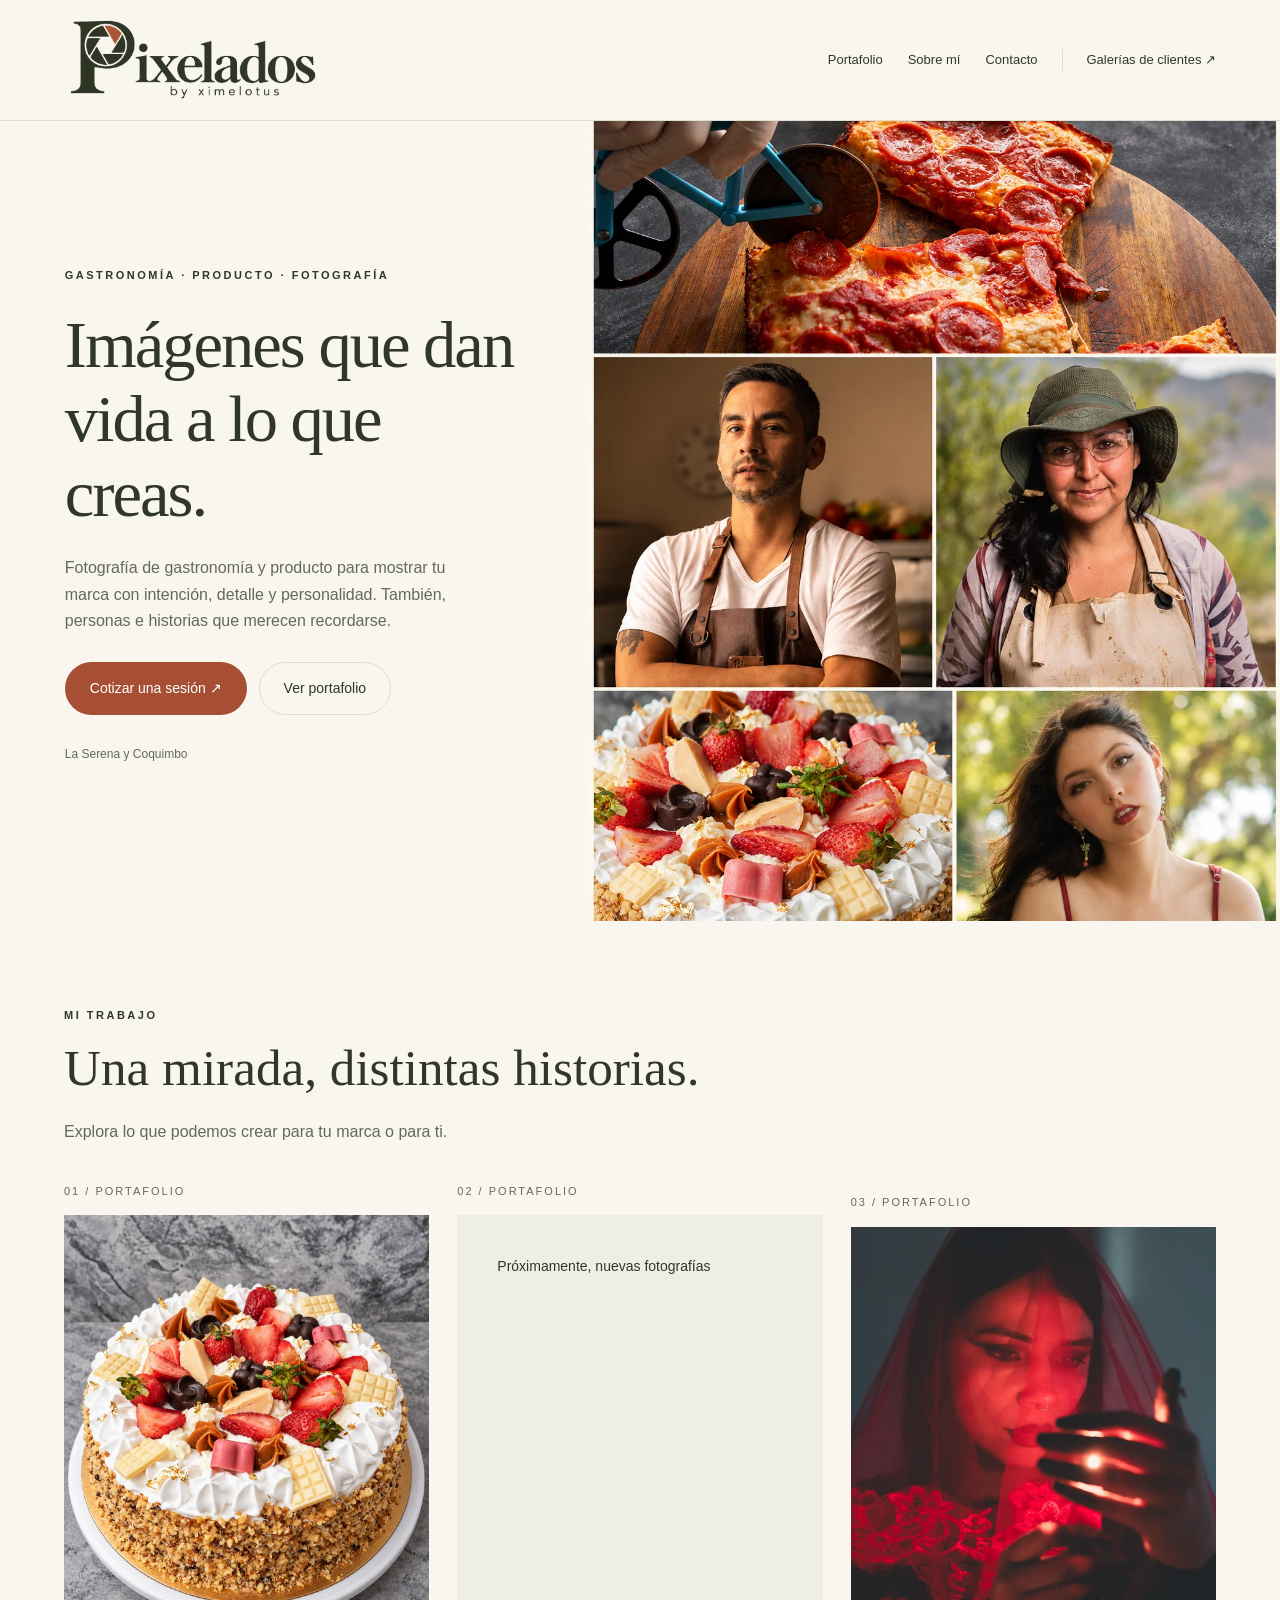
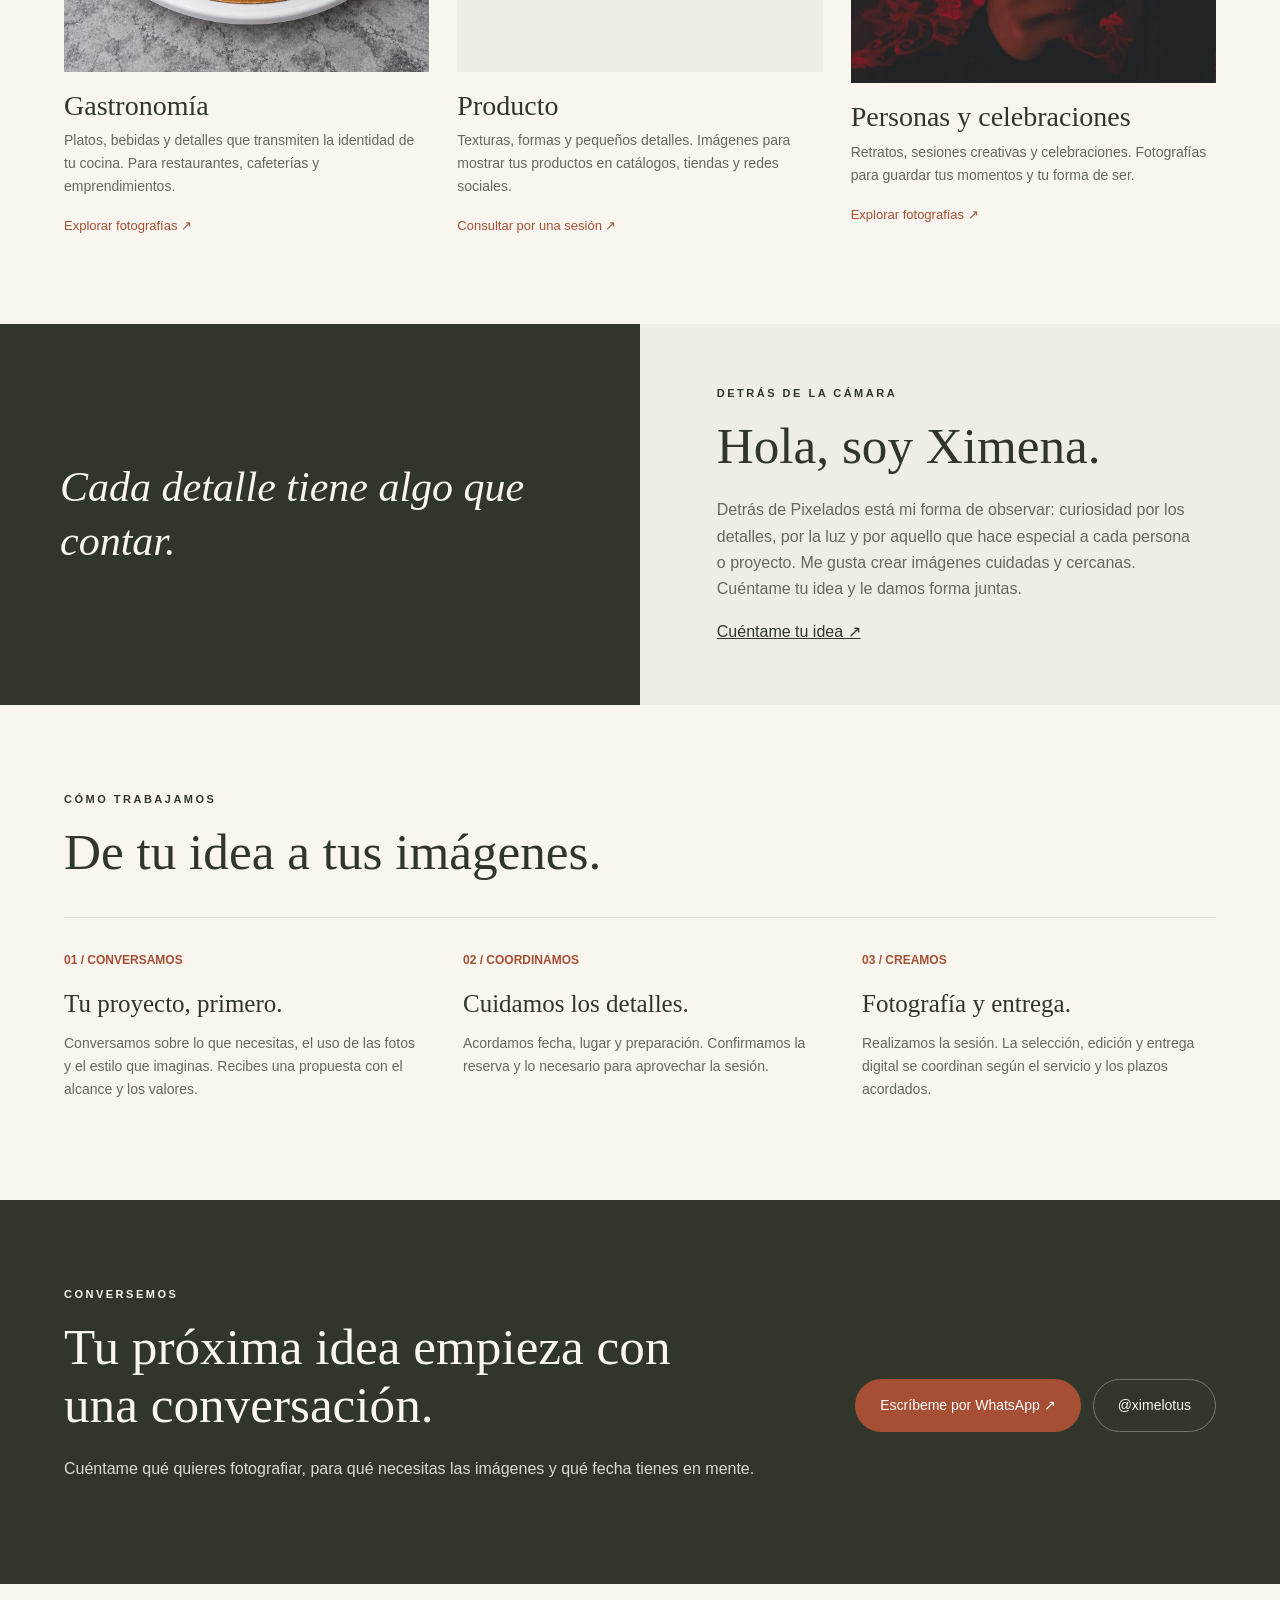
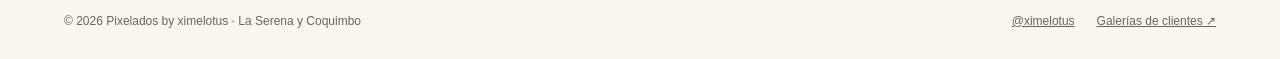
==== index.html @ 26a615fc "Pixelados: actualizar portafolio y contenido" ====
<!doctype html>
<html lang="es"><head>
<meta charset="utf-8"><meta name="viewport" content="width=device-width,initial-scale=1">
<title>Fotografía gastronómica y de producto en La Serena | Pixelados</title>
<meta name="description" content="Pixelados by ximelotus. Fotografía de gastronomía, producto, personas y celebraciones en La Serena y Coquimbo. Conversemos sobre tu próxima sesión.">
<meta name="robots" content="noindex,follow"><meta name="theme-color" content="#30372a">
<link rel="canonical" href="https://pixelados.cl/">
<meta property="og:type" content="website"><meta property="og:locale" content="es_CL"><meta property="og:site_name" content="Pixelados by ximelotus">
<meta property="og:title" content="Fotografía gastronómica y de producto en La Serena | Pixelados"><meta property="og:description" content="Pixelados by ximelotus. Fotografía de gastronomía, producto, personas y celebraciones en La Serena y Coquimbo. Conversemos sobre tu próxima sesión."><meta property="og:url" content="https://pixelados.cl/"><meta property="og:image" content="https://pixelados.cl/assets/photos/gastronomia-mosaico-editorial-de-pizza-pastel-y-retratos-cd43d575.webp">
<link rel="icon" href="assets/brand/pixelados-logo.png" type="image/png"><link rel="stylesheet" href="assets/site.css">
<script id="structured-data" type="application/ld+json">{
  "@context": "https://schema.org",
  "@type": "ProfessionalService",
  "name": "Pixelados by ximelotus",
  "url": "https://pixelados.cl/",
  "telephone": "+56954000272",
  "areaServed": [
    "La Serena",
    "Coquimbo"
  ],
  "sameAs": [
    "https://www.instagram.com/ximelotus/"
  ]
}</script>
</head><body>
<a class="skip" href="#contenido">Saltar al contenido</a>
<div id="demo-notice" class="notice" hidden="">Portafolio en preparación · Las imágenes de referencia están identificadas.</div>
<header><a class="brand" href="#inicio" aria-label="Pixelados by ximelotus · Inicio"><img src="assets/brand/pixelados-logo.png" alt="Pixelados by ximelotus" width="500" height="250"></a><nav aria-label="Principal"><a href="#portafolio">Portafolio</a><a href="#sobre-mi">Sobre mí</a><a href="#contacto">Contacto</a><a class="client" data-pixieset="" href="https://ximecarroza.pixieset.com/" target="_blank" rel="noopener noreferrer">Galerías de clientes ↗</a></nav></header>
<main id="contenido"><section id="inicio" class="hero"><div class="hero-copy"><div class="eyebrow" id="hero-eyebrow">Gastronomía · Producto · Fotografía</div><h1 id="hero-title">Imágenes que dan vida a lo que creas.</h1><p id="hero-intro">Fotografía de gastronomía y producto para mostrar tu marca con intención, detalle y personalidad. También, personas e historias que merecen recordarse.</p><div class="actions"><a class="btn" data-whatsapp="" href="https://wa.me/56954000272" target="_blank" rel="noopener noreferrer">Cotizar una sesión ↗</a><a class="btn secondary" href="#portafolio">Ver portafolio</a></div><p class="location" id="location">La Serena y Coquimbo</p></div><figure class="hero-image"><img id="hero-photo" src="assets/photos/gastronomia-mosaico-editorial-de-pizza-pastel-y-retratos-cd43d575.webp" alt="Collage de fotografía gastronómica y retratos: pizza de pepperoni, torta de frutillas, un cocinero, una artesana y una joven al aire libre." width="1400" height="1500" fetchpriority="high"><figcaption id="hero-reference" hidden="">Imagen de referencia · Se reemplazará por una fotografía propia</figcaption></figure></section>
<section id="portafolio" class="section"><div class="section-heading"><div class="eyebrow">Mi trabajo</div><h2>Una mirada, distintas historias.</h2><p>Explora lo que podemos crear para tu marca o para ti.</p></div><div id="category-cards" class="cards"><article><img src="assets/photos/gastronomia-pastel-decorado-de-fresa-y-chocolate-ff50df09.webp" alt="Torta decorada con crema, frutillas, chocolates y detalles dorados, con frutos secos picados en los costados." loading="lazy" width="600" height="750"><h3>Gastronomía</h3><p>Platos, bebidas y detalles que transmiten la identidad de tu cocina. Para restaurantes, cafeterías y emprendimientos.</p></article><article><h3>Producto</h3><p>Texturas, formas y pequeños detalles. Imágenes para mostrar tus productos en catálogos, tiendas y redes sociales.</p></article><article><img src="assets/photos/personas-karina-vela-roja-18-7da30a7c.webp" alt="Mujer vestida de halloween" loading="lazy" width="600" height="750"><h3>Personas y celebraciones</h3><p>Retratos, sesiones creativas y celebraciones. Fotografías para guardar tus momentos y tu forma de ser.</p></article></div></section>
<section id="sobre-mi" class="about"><div id="about-art" class="about-art"><span id="about-quote">Cada detalle tiene algo que contar.</span></div><div class="about-copy"><div class="eyebrow">Detrás de la cámara</div><h2 id="about-title">Hola, soy Ximena.</h2><p id="about-copy">Detrás de Pixelados está mi forma de observar: curiosidad por los detalles, por la luz y por aquello que hace especial a cada persona o proyecto. Me gusta crear imágenes cuidadas y cercanas. Cuéntame tu idea y le damos forma juntas.</p><a data-whatsapp="" href="https://wa.me/56954000272" target="_blank" rel="noopener noreferrer">Cuéntame tu idea ↗</a></div></section>
<section class="section"><div class="section-heading"><div class="eyebrow">Cómo trabajamos</div><h2>De tu idea a tus imágenes.</h2></div><div class="steps"><article><b>01 / CONVERSAMOS</b><h3>Tu proyecto, primero.</h3><p>Conversamos sobre lo que necesitas, el uso de las fotos y el estilo que imaginas. Recibes una propuesta con el alcance y los valores.</p></article><article><b>02 / COORDINAMOS</b><h3>Cuidamos los detalles.</h3><p>Acordamos fecha, lugar y preparación. Confirmamos la reserva y lo necesario para aprovechar la sesión.</p></article><article><b>03 / CREAMOS</b><h3>Fotografía y entrega.</h3><p>Realizamos la sesión. La selección, edición y entrega digital se coordinan según el servicio y los plazos acordados.</p></article></div></section>
<section id="contacto" class="section contact"><div><div class="eyebrow">Conversemos</div><h2 id="contact-title">Tu próxima idea empieza con una conversación.</h2><p id="contact-copy">Cuéntame qué quieres fotografiar, para qué necesitas las imágenes y qué fecha tienes en mente.</p></div><div class="actions"><a class="btn" data-whatsapp="" href="https://wa.me/56954000272" target="_blank" rel="noopener noreferrer">Escríbeme por WhatsApp ↗</a><a class="btn secondary" data-instagram="" href="https://www.instagram.com/ximelotus/" target="_blank" rel="noopener noreferrer">@ximelotus</a></div></section></main>
<footer><div>© <span id="year">2026</span> Pixelados by ximelotus · La Serena y Coquimbo</div><div class="links"><a data-instagram="" href="https://www.instagram.com/ximelotus/" target="_blank" rel="noopener noreferrer">@ximelotus</a><a id="email" hidden=""></a><a data-pixieset="" href="https://ximecarroza.pixieset.com/" target="_blank" rel="noopener noreferrer">Galerías de clientes ↗</a></div></footer>
<dialog id="portfolio-dialog" aria-labelledby="portfolio-title" aria-describedby="portfolio-description"><div class="dialog-top"><h2 id="portfolio-title">Portafolio</h2><button class="close" type="button" aria-label="Cerrar portafolio">×</button></div><p id="portfolio-description"></p><div class="gallery" id="portfolio-gallery"></div><a class="btn" id="category-inquiry" target="_blank" rel="noopener noreferrer">Consultar por este servicio ↗</a></dialog>
<noscript><p class="error-note">Activa JavaScript para explorar el portafolio. Puedes contactarme directamente por <a href="https://wa.me/56954000272">WhatsApp</a> o <a href="https://www.instagram.com/ximelotus/">Instagram</a>.</p></noscript>
<script id="site-content" type="application/json">{
  "version": 2,
  "brand": "Pixelados by ximelotus",
  "hero": {
    "eyebrow": "Gastronomía · Producto · Fotografía",
    "title": "Imágenes que dan vida a lo que creas.",
    "description": "Fotografía de gastronomía y producto para mostrar tu marca con intención, detalle y personalidad. También, personas e historias que merecen recordarse.",
    "image": "assets/photos/gastronomia-mosaico-editorial-de-pizza-pastel-y-retratos-cd43d575.webp",
    "alt": "Collage de fotografía gastronómica y retratos: pizza de pepperoni, torta de frutillas, un cocinero, una artesana y una joven al aire libre.",
    "sample": false
  },
  "about": {
    "title": "Hola, soy Ximena.",
    "description": "Detrás de Pixelados está mi forma de observar: curiosidad por los detalles, por la luz y por aquello que hace especial a cada persona o proyecto. Me gusta crear imágenes cuidadas y cercanas. Cuéntame tu idea y le damos forma juntas.",
    "quote": "Cada detalle tiene algo que contar.",
    "image": "",
    "alt": ""
  },
  "contact": {
    "whatsapp": "56954000272",
    "instagram": "ximelotus",
    "pixieset": "https://ximecarroza.pixieset.com/",
    "email": "",
    "message": "Hola, Ximena. Me gustaría conocer tus servicios de fotografía.",
    "area": "La Serena y Coquimbo",
    "title": "Tu próxima idea empieza con una conversación.",
    "description": "Cuéntame qué quieres fotografiar, para qué necesitas las imágenes y qué fecha tienes en mente."
  },
  "seo": {
    "title": "Fotografía gastronómica y de producto en La Serena | Pixelados",
    "description": "Pixelados by ximelotus. Fotografía de gastronomía, producto, personas y celebraciones en La Serena y Coquimbo. Conversemos sobre tu próxima sesión.",
    "indexable": false,
    "ogImage": ""
  },
  "categories": [
    {
      "id": "gastronomia",
      "name": "Gastronomía",
      "description": "Platos, bebidas y detalles que transmiten la identidad de tu cocina. Para restaurantes, cafeterías y emprendimientos.",
      "cover": "ff50df09-d7cc-4443-9c0e-83439e948b21",
      "photos": [
        {
          "id": "61b9d179-d200-474e-8649-e7a093673d19",
          "src": "assets/photos/gastronomia-pizza8-61b9d179.webp",
          "title": "Pizza de pepperoni",
          "alt": "Manos con guantes cortando una pizza de pepperoni sobre una tabla de madera con un cortador en forma de bicicleta.",
          "hidden": false,
          "sample": false
        },
        {
          "id": "8fa991a9-eb32-43a0-a767-e8de1ca4da81",
          "src": "assets/photos/gastronomia-manos-que-crean-8fa991a9.webp",
          "title": "Manos que crean",
          "alt": "Manos que Manos tatuadas trabajando junto a porciones de masa de pizza en una bandeja. ",
          "hidden": false,
          "sample": false
        },
        {
          "id": "b9d9ae1e-5d15-4649-9bea-97bcbbe82a4e",
          "src": "assets/photos/gastronomia-pastel-cremoso-con-galletas-de-chocolate-b9d9ae1e.webp",
          "title": "Pastel cremoso con galletas de chocolate ",
          "alt": "Pastel cremoso cPrimer plano de una torta cubierta de crema, decorada con galletas de chocolate rellenas y pequeñas migas.on galletas de chocolate",
          "hidden": false,
          "sample": false
        },
        {
          "id": "ff50df09-d7cc-4443-9c0e-83439e948b21",
          "src": "assets/photos/gastronomia-pastel-decorado-de-fresa-y-chocolate-ff50df09.webp",
          "title": "Frutillas y chocolates",
          "alt": "Torta decorada con crema, frutillas, chocolates y detalles dorados, con frutos secos picados en los costados.",
          "hidden": false,
          "sample": false
        },
        {
          "id": "2552c16e-c4a5-40a9-982a-d65bddf9e13a",
          "src": "assets/photos/gastronomia-tarta-de-frutos-rojos-sobre-rejilla-2552c16e.webp",
          "title": "Tara de frutos rojos",
          "alt": "Tarta de borde dorado con cobertura cremosa y trozos de frutos rojos, sobre una rejilla de enfriamiento.",
          "hidden": false,
          "sample": false
        },
        {
          "id": "cd43d575-c1ed-4294-aecc-0bb75e057cd7",
          "src": "assets/photos/gastronomia-mosaico-editorial-de-pizza-pastel-y-retratos-cd43d575.webp",
          "title": "Historias, sabores y personas",
          "alt": "Collage de fotografía gastronómica y retratos: pizza de pepperoni, torta de frutillas, un cocinero, una artesana y una joven al aire libre.",
          "hidden": false,
          "sample": false
        },
        {
          "id": "1f0a9b5b-c7b7-4bb6-a02f-987a19d1cfed",
          "src": "assets/photos/gastronomia-sofia-16-1f0a9b5b.webp",
          "title": "",
          "alt": "SOFIA 16",
          "hidden": false,
          "sample": false
        }
      ]
    },
    {
      "id": "producto",
      "name": "Producto",
      "description": "Texturas, formas y pequeños detalles. Imágenes para mostrar tus productos en catálogos, tiendas y redes sociales.",
      "cover": "",
      "photos": []
    },
    {
      "id": "personas",
      "name": "Personas y celebraciones",
      "description": "Retratos, sesiones creativas y celebraciones. Fotografías para guardar tus momentos y tu forma de ser.",
      "cover": "7da30a7c-b8ae-466b-af4d-f7b0db25f0ad",
      "photos": [
        {
          "id": "da9968e9-ebaa-4447-a7db-a63a313cc9cb",
          "src": "assets/photos/personas-sofia-16-da9968e9.webp",
          "title": "Cumpleaños 15",
          "alt": "Joven mujer de 15 años en vestido verde de princesa",
          "hidden": false,
          "sample": false
        },
        {
          "id": "7da30a7c-b8ae-466b-af4d-f7b0db25f0ad",
          "src": "assets/photos/personas-karina-vela-roja-18-7da30a7c.webp",
          "title": "Sesión personal halloween",
          "alt": "Mujer vestida de halloween",
          "hidden": false,
          "sample": false
        },
        {
          "id": "c667e73d-bc59-465c-bbb8-c50737410762",
          "src": "assets/photos/personas-misericordia-10-c667e73d.webp",
          "title": "Sesión personalizada tatuadora",
          "alt": "tatuadora en su estudio",
          "hidden": false,
          "sample": false
        }
      ]
    }
  ]
}</script>
<script src="assets/site.js" defer=""></script>
</body></html>
---- assets/site.css ----
:root{--paper:#f8f6ef;--ink:#30372a;--muted:#64685e;--accent:#a64f35;--line:#dcded2;--soft:#eeeee5}*{box-sizing:border-box}body{margin:0;background:var(--paper);color:var(--ink);font:16px/1.65 Arial,sans-serif}html{scroll-behavior:smooth}a{color:inherit}button,input,textarea,select{font:inherit}button,a,input,textarea,select{-webkit-tap-highlight-color:transparent}button{cursor:pointer}a:focus-visible,button:focus-visible,input:focus-visible,textarea:focus-visible,select:focus-visible{outline:3px solid var(--accent);outline-offset:4px}.skip{position:absolute;top:-100px;background:var(--ink);color:white;padding:12px;z-index:20}.skip:focus{top:0}.notice{padding:8px 5%;background:var(--ink);color:white;text-align:center;font-size:12px}header{display:flex;justify-content:space-between;align-items:center;gap:24px;padding:20px 5%;border-bottom:1px solid var(--line)}.brand img{display:block;width:255px;max-width:65vw;height:auto}nav{display:flex;align-items:center;gap:25px;font-size:13px}nav a{text-decoration:none}.client{border-left:1px solid var(--line);padding-left:23px}.hero{display:grid;grid-template-columns:46% 54%;min-height:660px}.hero-copy{padding:70px 11%;align-self:center}.eyebrow{text-transform:uppercase;letter-spacing:2.5px;font-size:11px;font-weight:bold}h1,h2,h3{font-family:Georgia,serif;font-weight:normal;line-height:1.12}h1{font-size:clamp(45px,5.2vw,77px);letter-spacing:-2px;margin:24px 0}h2{font-size:clamp(35px,4vw,53px);margin:15px 0 23px}h3{font-size:28px;margin:18px 0 8px}p{color:var(--muted)}.hero-copy>p{max-width:390px}.hero-image{margin:0;position:relative;background:var(--soft)}.hero-image img{width:100%;height:100%;max-height:800px;object-fit:cover;display:block}.hero-image figcaption{position:absolute;bottom:15px;left:18px;background:var(--paper);padding:4px 10px;font-size:11px}.btn{display:inline-flex;justify-content:center;align-items:center;gap:20px;padding:14px 24px;border-radius:30px;background:var(--accent);color:white;text-decoration:none;border:1px solid transparent;font-size:14px;cursor:pointer}.btn.secondary{background:transparent;color:var(--ink);border-color:var(--line)}.actions{display:flex;gap:12px;flex-wrap:wrap;margin-top:27px}.location{font-size:12px;margin-top:30px}.section{padding:85px 5%}.section-heading{max-width:650px;margin-bottom:36px}.section-heading p{margin-bottom:0}.cards{display:grid;grid-template-columns:repeat(3,minmax(0,1fr));gap:28px}.card{width:100%;border:0;padding:0;background:none;text-align:left;color:var(--ink)}.card-image{aspect-ratio:4/5;overflow:hidden;background:var(--soft)}.card-image img{height:100%;width:100%;object-fit:cover;display:block;transition:transform .4s}.card:hover img{transform:scale(1.025)}.card p{font-size:14px;margin-top:0}.card span{font-size:13px;color:var(--accent)}.card-number{font-size:11px;letter-spacing:2px;padding-bottom:15px;color:var(--muted)}.about{display:grid;grid-template-columns:1fr 1fr;background:var(--soft)}.about-art{display:flex;align-items:center;justify-content:center;min-height:380px;padding:60px;background:var(--ink);color:var(--paper);font:italic 42px/1.3 Georgia,serif}.about-art img{width:100%;height:100%;max-height:580px;object-fit:cover}.about-art.with-photo{padding:0}.about-copy{padding:60px 12%;align-self:center}.steps{display:grid;grid-template-columns:repeat(3,1fr);gap:45px;border-top:1px solid var(--line);padding-top:28px}.steps b{font-size:12px;color:var(--accent)}.steps h3{font-size:25px}.steps p{font-size:14px}.contact{background:var(--ink);color:var(--paper);display:flex;justify-content:space-between;align-items:center;gap:40px}.contact h2{max-width:650px}.contact p{color:#d9dbd0}.contact .secondary{color:var(--paper);border-color:#737769}footer{padding:28px 5%;display:flex;justify-content:space-between;gap:25px;font-size:12px;color:var(--muted)}footer .links{display:flex;gap:22px;flex-wrap:wrap}dialog{width:min(1150px,94vw);max-height:92vh;max-height:92dvh;border:1px solid var(--line);padding:30px;background:var(--paper);color:var(--ink)}dialog::backdrop{background:#182015db}.dialog-top{display:flex;justify-content:space-between;gap:25px;align-items:center}.dialog-top h2{margin:0}.close{border:1px solid var(--line);background:transparent;color:var(--ink);border-radius:50%;width:44px;height:44px;flex-shrink:0;font-size:25px}.gallery{columns:3;column-gap:18px;margin:28px 0}.gallery figure{margin:0 0 20px;break-inside:avoid}.gallery img{display:block;width:100%;height:auto;background:var(--soft)}.gallery figcaption{font-size:12px;color:var(--muted);margin-top:5px}.empty{padding:40px;background:var(--soft);font-size:14px}.no-scroll{overflow:hidden}[hidden]{display:none!important}.error-note{padding:20px;border:1px solid var(--accent)}@media(max-width:850px){header{align-items:flex-start;flex-direction:column;gap:18px}.brand img{width:220px}nav{gap:20px;flex-wrap:wrap;font-size:12px}.client{padding-left:15px}.hero{grid-template-columns:1fr;min-height:0}.hero-copy{padding:48px 6%}.hero-copy h1{max-width:620px}.hero-image{height:480px}.hero-image img{max-height:none}.section{padding:55px 6%}.cards{gap:20px}.card-image{aspect-ratio:3/4}.about-copy{padding:45px 9%}.about-art{font-size:33px;padding:35px}.steps{gap:25px}.contact{align-items:flex-start;flex-direction:column;gap:10px}.gallery{columns:2}}@media(max-width:560px){h1{font-size:49px;letter-spacing:-1.5px}.hero-image{height:390px}.cards{grid-template-columns:1fr;gap:40px}.card-image{aspect-ratio:5/4}.card h3{margin-top:15px}.about{grid-template-columns:1fr}.about-art{min-height:250px}.steps{grid-template-columns:1fr;gap:22px}footer{flex-direction:column}dialog{padding:20px}.gallery{columns:1}.dialog-top h2{font-size:34px}}@media(prefers-reduced-motion:reduce){html{scroll-behavior:auto}*{transition:none!important}}
.brand{display:block;width:255px;height:80px;overflow:hidden;flex-shrink:0}.brand img{width:285px;max-width:none;height:auto;transform:translate(-15px,-35px)}
#category-cards>article img{display:block;width:100%;height:auto}
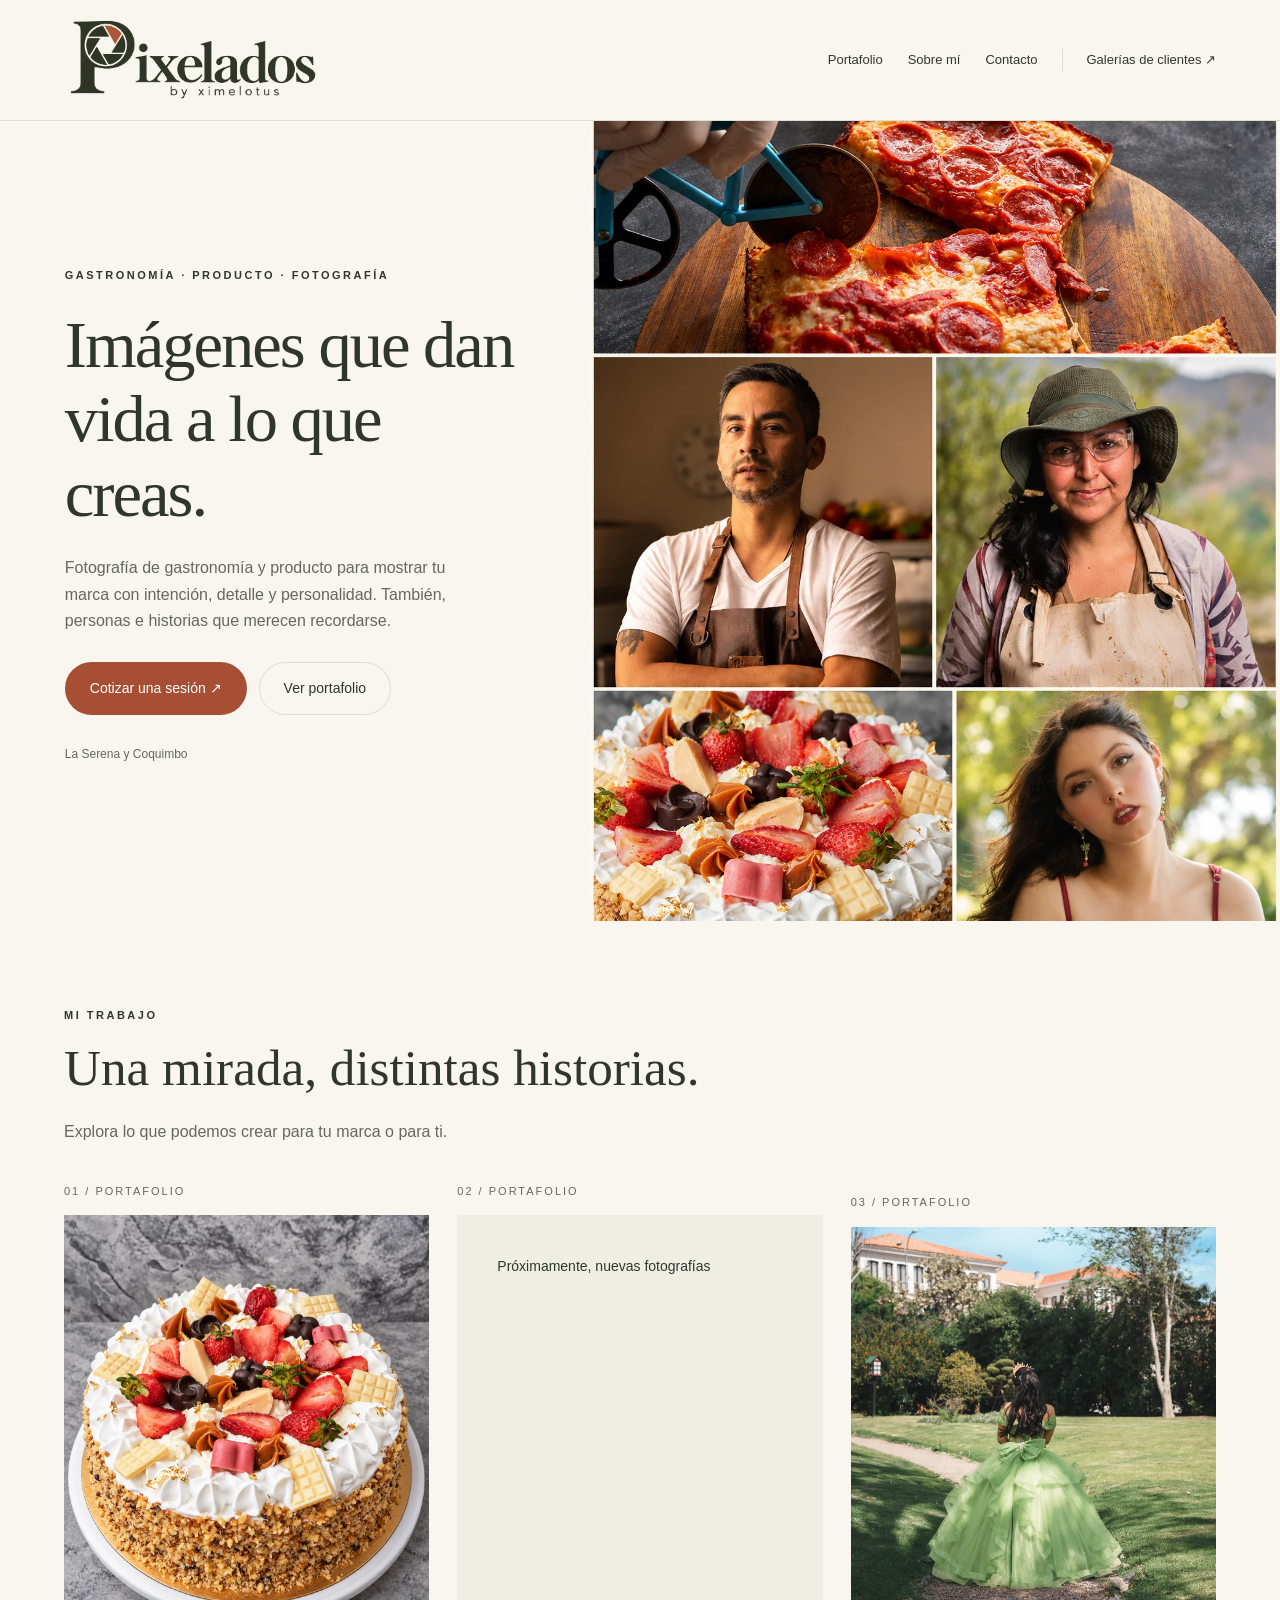
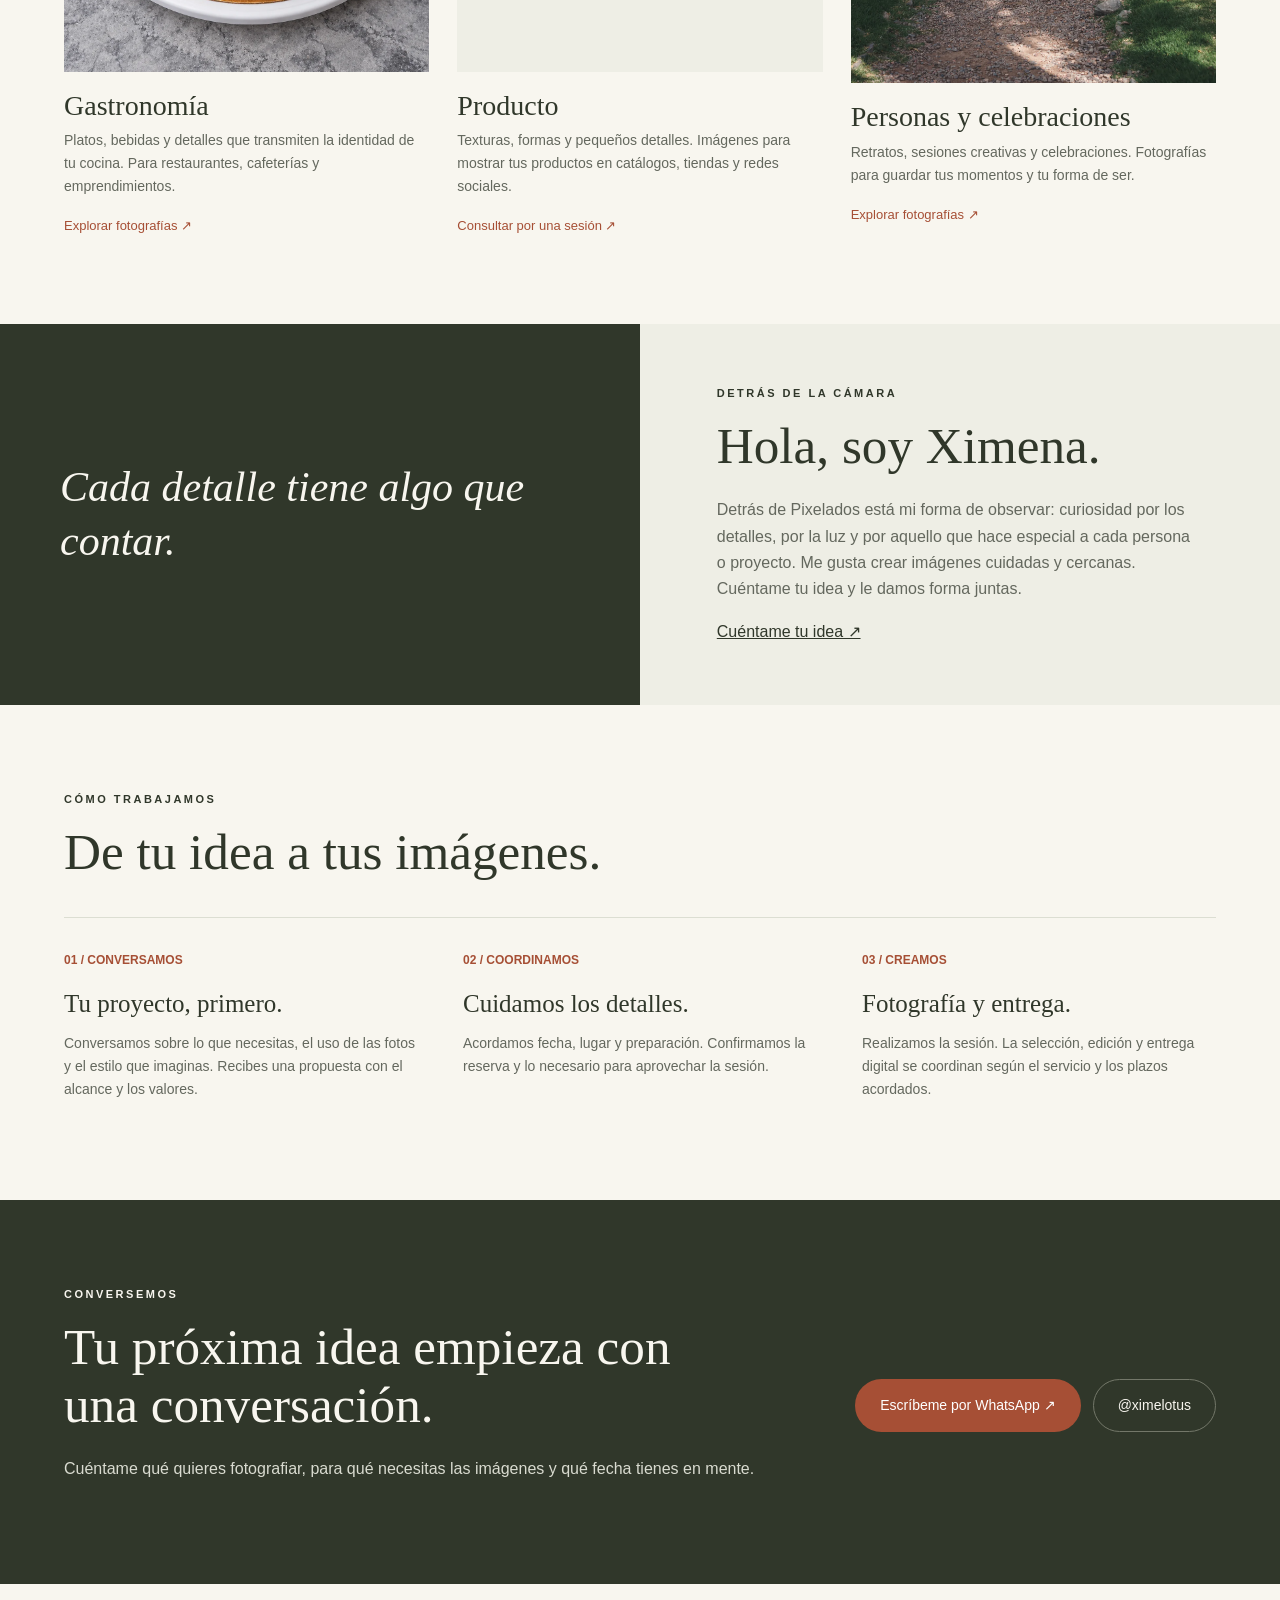
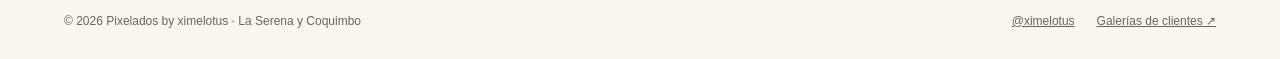
==== commit e3419f30: "Pixelados: actualizar portafolio y contenido" ====
--- a/index.html
+++ b/index.html
@@ -27,7 +27,7 @@
 <div id="demo-notice" class="notice" hidden="">Portafolio en preparación · Las imágenes de referencia están identificadas.</div>
 <header><a class="brand" href="#inicio" aria-label="Pixelados by ximelotus · Inicio"><img src="assets/brand/pixelados-logo.png" alt="Pixelados by ximelotus" width="500" height="250"></a><nav aria-label="Principal"><a href="#portafolio">Portafolio</a><a href="#sobre-mi">Sobre mí</a><a href="#contacto">Contacto</a><a class="client" data-pixieset="" href="https://ximecarroza.pixieset.com/" target="_blank" rel="noopener noreferrer">Galerías de clientes ↗</a></nav></header>
 <main id="contenido"><section id="inicio" class="hero"><div class="hero-copy"><div class="eyebrow" id="hero-eyebrow">Gastronomía · Producto · Fotografía</div><h1 id="hero-title">Imágenes que dan vida a lo que creas.</h1><p id="hero-intro">Fotografía de gastronomía y producto para mostrar tu marca con intención, detalle y personalidad. También, personas e historias que merecen recordarse.</p><div class="actions"><a class="btn" data-whatsapp="" href="https://wa.me/56954000272" target="_blank" rel="noopener noreferrer">Cotizar una sesión ↗</a><a class="btn secondary" href="#portafolio">Ver portafolio</a></div><p class="location" id="location">La Serena y Coquimbo</p></div><figure class="hero-image"><img id="hero-photo" src="assets/photos/gastronomia-mosaico-editorial-de-pizza-pastel-y-retratos-cd43d575.webp" alt="Collage de fotografía gastronómica y retratos: pizza de pepperoni, torta de frutillas, un cocinero, una artesana y una joven al aire libre." width="1400" height="1500" fetchpriority="high"><figcaption id="hero-reference" hidden="">Imagen de referencia · Se reemplazará por una fotografía propia</figcaption></figure></section>
-<section id="portafolio" class="section"><div class="section-heading"><div class="eyebrow">Mi trabajo</div><h2>Una mirada, distintas historias.</h2><p>Explora lo que podemos crear para tu marca o para ti.</p></div><div id="category-cards" class="cards"><article><img src="assets/photos/gastronomia-pastel-decorado-de-fresa-y-chocolate-ff50df09.webp" alt="Torta decorada con crema, frutillas, chocolates y detalles dorados, con frutos secos picados en los costados." loading="lazy" width="600" height="750"><h3>Gastronomía</h3><p>Platos, bebidas y detalles que transmiten la identidad de tu cocina. Para restaurantes, cafeterías y emprendimientos.</p></article><article><h3>Producto</h3><p>Texturas, formas y pequeños detalles. Imágenes para mostrar tus productos en catálogos, tiendas y redes sociales.</p></article><article><img src="assets/photos/personas-karina-vela-roja-18-7da30a7c.webp" alt="Mujer vestida de halloween" loading="lazy" width="600" height="750"><h3>Personas y celebraciones</h3><p>Retratos, sesiones creativas y celebraciones. Fotografías para guardar tus momentos y tu forma de ser.</p></article></div></section>
+<section id="portafolio" class="section"><div class="section-heading"><div class="eyebrow">Mi trabajo</div><h2>Una mirada, distintas historias.</h2><p>Explora lo que podemos crear para tu marca o para ti.</p></div><div id="category-cards" class="cards"><article><img src="assets/photos/gastronomia-pastel-decorado-de-fresa-y-chocolate-ff50df09.webp" alt="Torta decorada con crema, frutillas, chocolates y detalles dorados, con frutos secos picados en los costados." loading="lazy" width="600" height="750"><h3>Gastronomía</h3><p>Platos, bebidas y detalles que transmiten la identidad de tu cocina. Para restaurantes, cafeterías y emprendimientos.</p></article><article><h3>Producto</h3><p>Texturas, formas y pequeños detalles. Imágenes para mostrar tus productos en catálogos, tiendas y redes sociales.</p></article><article><img src="assets/photos/personas-sofia-16-da9968e9.webp" alt="Joven mujer de 15 años en vestido verde de princesa" loading="lazy" width="600" height="750"><h3>Personas y celebraciones</h3><p>Retratos, sesiones creativas y celebraciones. Fotografías para guardar tus momentos y tu forma de ser.</p></article></div></section>
 <section id="sobre-mi" class="about"><div id="about-art" class="about-art"><span id="about-quote">Cada detalle tiene algo que contar.</span></div><div class="about-copy"><div class="eyebrow">Detrás de la cámara</div><h2 id="about-title">Hola, soy Ximena.</h2><p id="about-copy">Detrás de Pixelados está mi forma de observar: curiosidad por los detalles, por la luz y por aquello que hace especial a cada persona o proyecto. Me gusta crear imágenes cuidadas y cercanas. Cuéntame tu idea y le damos forma juntas.</p><a data-whatsapp="" href="https://wa.me/56954000272" target="_blank" rel="noopener noreferrer">Cuéntame tu idea ↗</a></div></section>
 <section class="section"><div class="section-heading"><div class="eyebrow">Cómo trabajamos</div><h2>De tu idea a tus imágenes.</h2></div><div class="steps"><article><b>01 / CONVERSAMOS</b><h3>Tu proyecto, primero.</h3><p>Conversamos sobre lo que necesitas, el uso de las fotos y el estilo que imaginas. Recibes una propuesta con el alcance y los valores.</p></article><article><b>02 / COORDINAMOS</b><h3>Cuidamos los detalles.</h3><p>Acordamos fecha, lugar y preparación. Confirmamos la reserva y lo necesario para aprovechar la sesión.</p></article><article><b>03 / CREAMOS</b><h3>Fotografía y entrega.</h3><p>Realizamos la sesión. La selección, edición y entrega digital se coordinan según el servicio y los plazos acordados.</p></article></div></section>
 <section id="contacto" class="section contact"><div><div class="eyebrow">Conversemos</div><h2 id="contact-title">Tu próxima idea empieza con una conversación.</h2><p id="contact-copy">Cuéntame qué quieres fotografiar, para qué necesitas las imágenes y qué fecha tienes en mente.</p></div><div class="actions"><a class="btn" data-whatsapp="" href="https://wa.me/56954000272" target="_blank" rel="noopener noreferrer">Escríbeme por WhatsApp ↗</a><a class="btn secondary" data-instagram="" href="https://www.instagram.com/ximelotus/" target="_blank" rel="noopener noreferrer">@ximelotus</a></div></section></main>
@@ -144,7 +144,7 @@
       "id": "personas",
       "name": "Personas y celebraciones",
       "description": "Retratos, sesiones creativas y celebraciones. Fotografías para guardar tus momentos y tu forma de ser.",
-      "cover": "7da30a7c-b8ae-466b-af4d-f7b0db25f0ad",
+      "cover": "da9968e9-ebaa-4447-a7db-a63a313cc9cb",
       "photos": [
         {
           "id": "da9968e9-ebaa-4447-a7db-a63a313cc9cb",
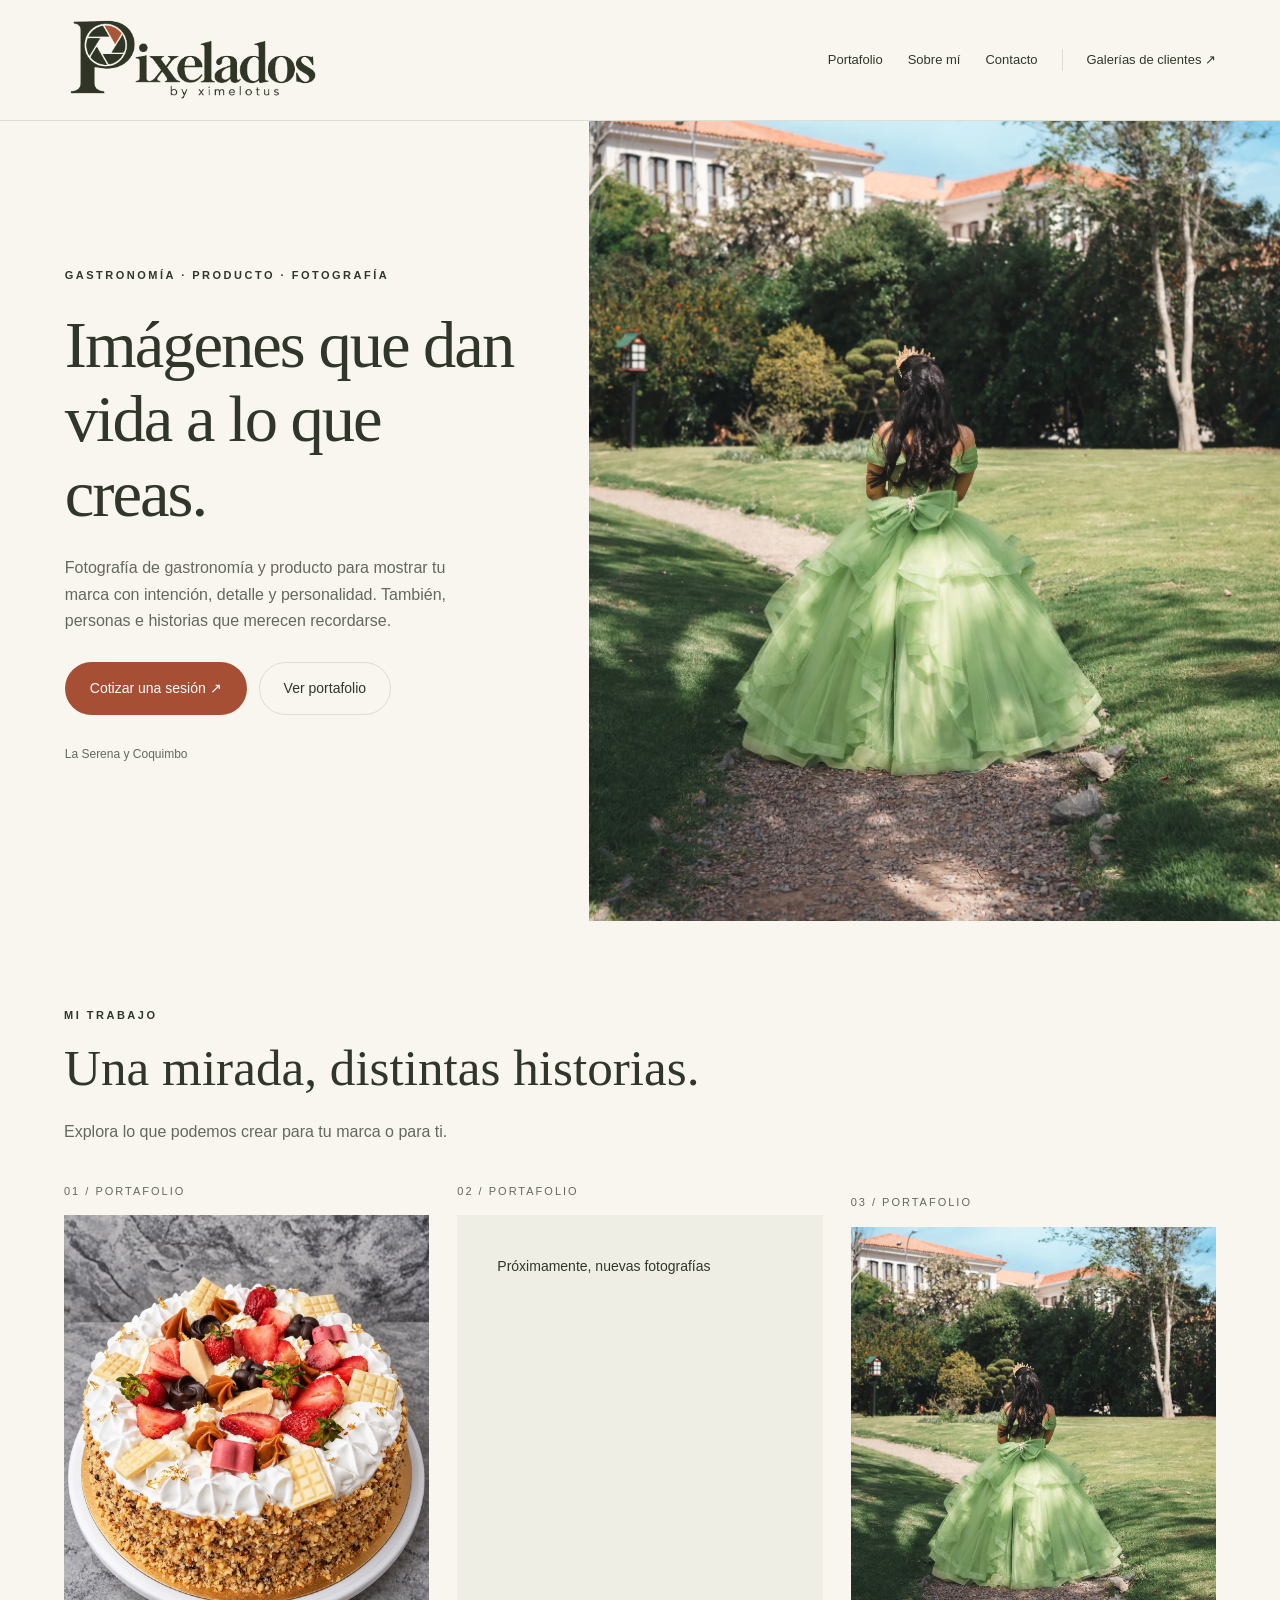
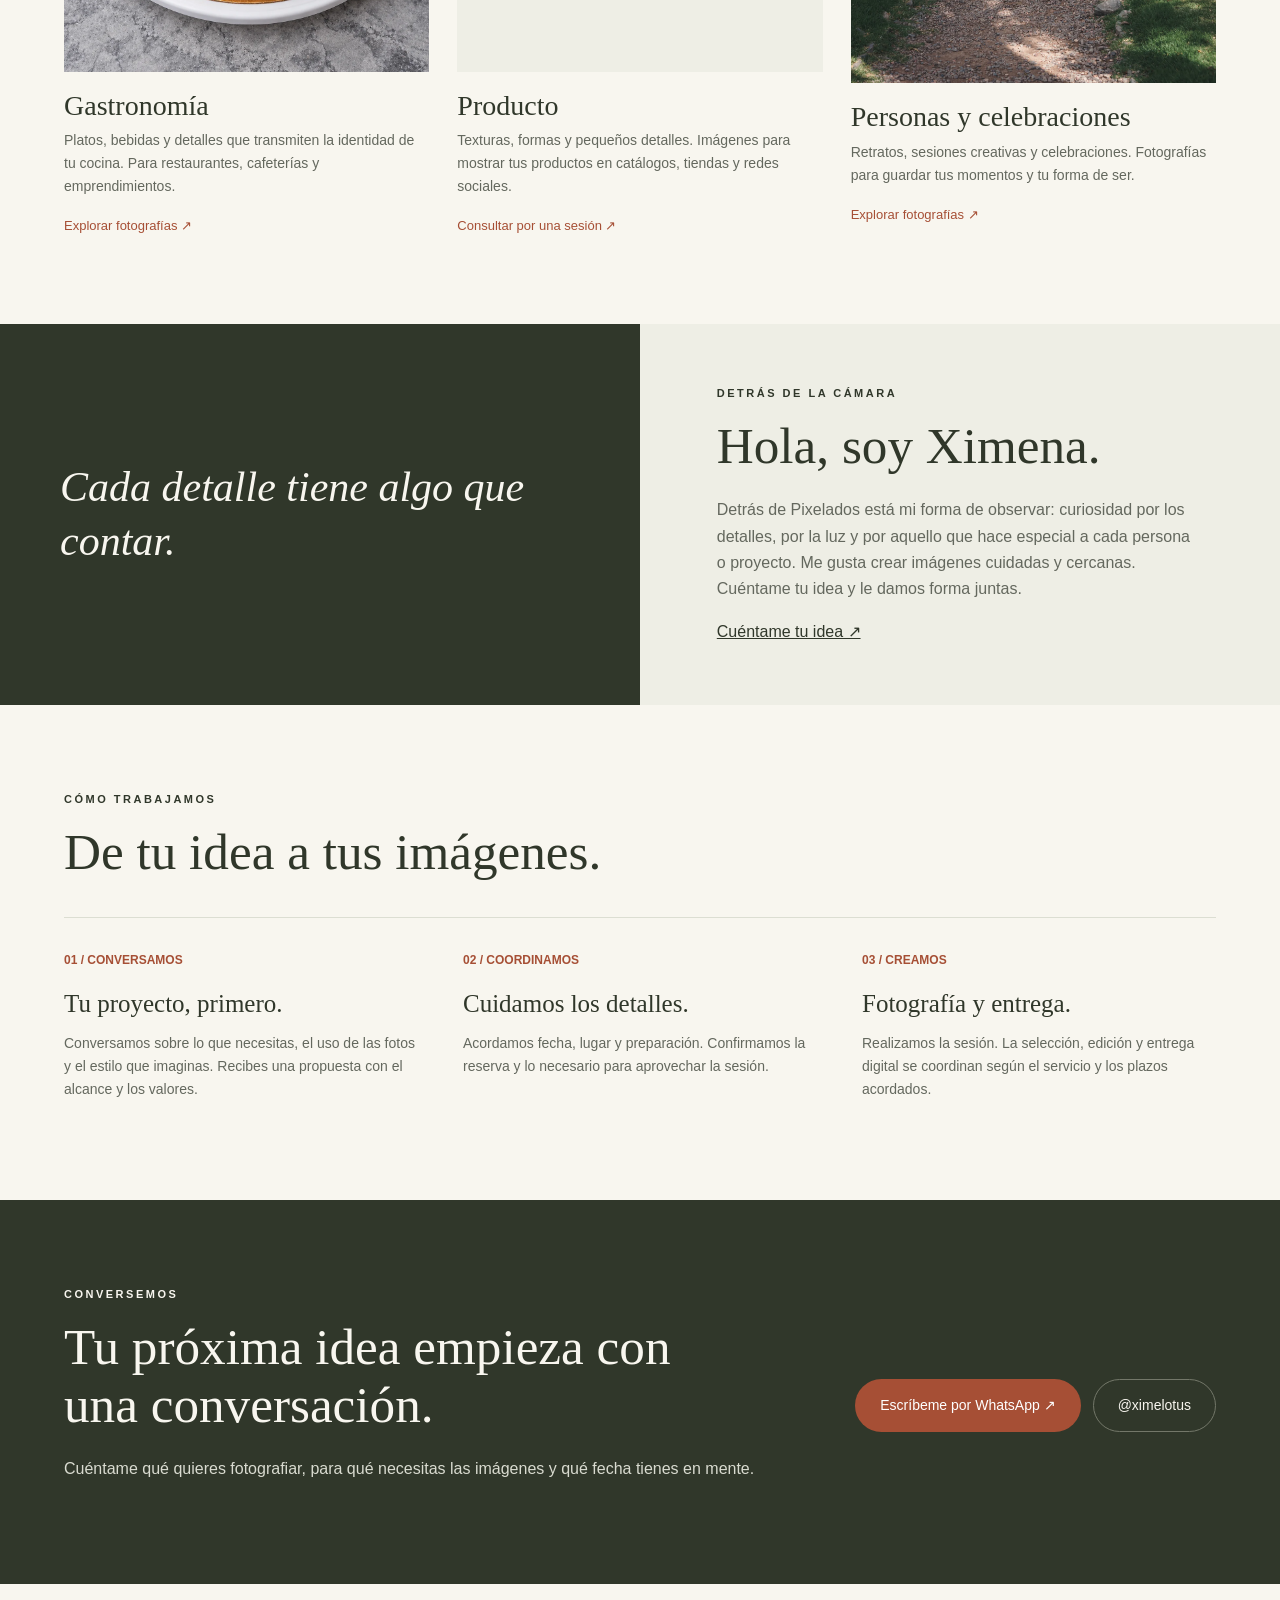
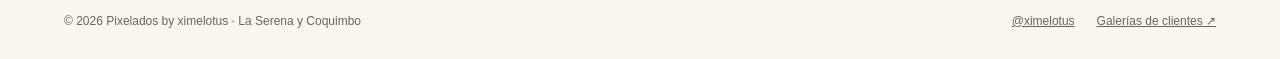
==== commit d990f607: "Pixelados: actualizar portafolio y contenido" ====
--- a/index.html
+++ b/index.html
@@ -6,7 +6,7 @@
 <meta name="robots" content="noindex,follow"><meta name="theme-color" content="#30372a">
 <link rel="canonical" href="https://pixelados.cl/">
 <meta property="og:type" content="website"><meta property="og:locale" content="es_CL"><meta property="og:site_name" content="Pixelados by ximelotus">
-<meta property="og:title" content="Fotografía gastronómica y de producto en La Serena | Pixelados"><meta property="og:description" content="Pixelados by ximelotus. Fotografía de gastronomía, producto, personas y celebraciones en La Serena y Coquimbo. Conversemos sobre tu próxima sesión."><meta property="og:url" content="https://pixelados.cl/"><meta property="og:image" content="https://pixelados.cl/assets/photos/gastronomia-mosaico-editorial-de-pizza-pastel-y-retratos-cd43d575.webp">
+<meta property="og:title" content="Fotografía gastronómica y de producto en La Serena | Pixelados"><meta property="og:description" content="Pixelados by ximelotus. Fotografía de gastronomía, producto, personas y celebraciones en La Serena y Coquimbo. Conversemos sobre tu próxima sesión."><meta property="og:url" content="https://pixelados.cl/"><meta property="og:image" content="https://pixelados.cl/assets/photos/personas-sofia-16-da9968e9.webp">
 <link rel="icon" href="assets/brand/pixelados-logo.png" type="image/png"><link rel="stylesheet" href="assets/site.css">
 <script id="structured-data" type="application/ld+json">{
   "@context": "https://schema.org",
@@ -26,7 +26,7 @@
 <a class="skip" href="#contenido">Saltar al contenido</a>
 <div id="demo-notice" class="notice" hidden="">Portafolio en preparación · Las imágenes de referencia están identificadas.</div>
 <header><a class="brand" href="#inicio" aria-label="Pixelados by ximelotus · Inicio"><img src="assets/brand/pixelados-logo.png" alt="Pixelados by ximelotus" width="500" height="250"></a><nav aria-label="Principal"><a href="#portafolio">Portafolio</a><a href="#sobre-mi">Sobre mí</a><a href="#contacto">Contacto</a><a class="client" data-pixieset="" href="https://ximecarroza.pixieset.com/" target="_blank" rel="noopener noreferrer">Galerías de clientes ↗</a></nav></header>
-<main id="contenido"><section id="inicio" class="hero"><div class="hero-copy"><div class="eyebrow" id="hero-eyebrow">Gastronomía · Producto · Fotografía</div><h1 id="hero-title">Imágenes que dan vida a lo que creas.</h1><p id="hero-intro">Fotografía de gastronomía y producto para mostrar tu marca con intención, detalle y personalidad. También, personas e historias que merecen recordarse.</p><div class="actions"><a class="btn" data-whatsapp="" href="https://wa.me/56954000272" target="_blank" rel="noopener noreferrer">Cotizar una sesión ↗</a><a class="btn secondary" href="#portafolio">Ver portafolio</a></div><p class="location" id="location">La Serena y Coquimbo</p></div><figure class="hero-image"><img id="hero-photo" src="assets/photos/gastronomia-mosaico-editorial-de-pizza-pastel-y-retratos-cd43d575.webp" alt="Collage de fotografía gastronómica y retratos: pizza de pepperoni, torta de frutillas, un cocinero, una artesana y una joven al aire libre." width="1400" height="1500" fetchpriority="high"><figcaption id="hero-reference" hidden="">Imagen de referencia · Se reemplazará por una fotografía propia</figcaption></figure></section>
+<main id="contenido"><section id="inicio" class="hero"><div class="hero-copy"><div class="eyebrow" id="hero-eyebrow">Gastronomía · Producto · Fotografía</div><h1 id="hero-title">Imágenes que dan vida a lo que creas.</h1><p id="hero-intro">Fotografía de gastronomía y producto para mostrar tu marca con intención, detalle y personalidad. También, personas e historias que merecen recordarse.</p><div class="actions"><a class="btn" data-whatsapp="" href="https://wa.me/56954000272" target="_blank" rel="noopener noreferrer">Cotizar una sesión ↗</a><a class="btn secondary" href="#portafolio">Ver portafolio</a></div><p class="location" id="location">La Serena y Coquimbo</p></div><figure class="hero-image"><img id="hero-photo" src="assets/photos/personas-sofia-16-da9968e9.webp" alt="Joven mujer de 15 años en vestido verde de princesa" width="1400" height="1500" fetchpriority="high"><figcaption id="hero-reference" hidden="">Imagen de referencia · Se reemplazará por una fotografía propia</figcaption></figure></section>
 <section id="portafolio" class="section"><div class="section-heading"><div class="eyebrow">Mi trabajo</div><h2>Una mirada, distintas historias.</h2><p>Explora lo que podemos crear para tu marca o para ti.</p></div><div id="category-cards" class="cards"><article><img src="assets/photos/gastronomia-pastel-decorado-de-fresa-y-chocolate-ff50df09.webp" alt="Torta decorada con crema, frutillas, chocolates y detalles dorados, con frutos secos picados en los costados." loading="lazy" width="600" height="750"><h3>Gastronomía</h3><p>Platos, bebidas y detalles que transmiten la identidad de tu cocina. Para restaurantes, cafeterías y emprendimientos.</p></article><article><h3>Producto</h3><p>Texturas, formas y pequeños detalles. Imágenes para mostrar tus productos en catálogos, tiendas y redes sociales.</p></article><article><img src="assets/photos/personas-sofia-16-da9968e9.webp" alt="Joven mujer de 15 años en vestido verde de princesa" loading="lazy" width="600" height="750"><h3>Personas y celebraciones</h3><p>Retratos, sesiones creativas y celebraciones. Fotografías para guardar tus momentos y tu forma de ser.</p></article></div></section>
 <section id="sobre-mi" class="about"><div id="about-art" class="about-art"><span id="about-quote">Cada detalle tiene algo que contar.</span></div><div class="about-copy"><div class="eyebrow">Detrás de la cámara</div><h2 id="about-title">Hola, soy Ximena.</h2><p id="about-copy">Detrás de Pixelados está mi forma de observar: curiosidad por los detalles, por la luz y por aquello que hace especial a cada persona o proyecto. Me gusta crear imágenes cuidadas y cercanas. Cuéntame tu idea y le damos forma juntas.</p><a data-whatsapp="" href="https://wa.me/56954000272" target="_blank" rel="noopener noreferrer">Cuéntame tu idea ↗</a></div></section>
 <section class="section"><div class="section-heading"><div class="eyebrow">Cómo trabajamos</div><h2>De tu idea a tus imágenes.</h2></div><div class="steps"><article><b>01 / CONVERSAMOS</b><h3>Tu proyecto, primero.</h3><p>Conversamos sobre lo que necesitas, el uso de las fotos y el estilo que imaginas. Recibes una propuesta con el alcance y los valores.</p></article><article><b>02 / COORDINAMOS</b><h3>Cuidamos los detalles.</h3><p>Acordamos fecha, lugar y preparación. Confirmamos la reserva y lo necesario para aprovechar la sesión.</p></article><article><b>03 / CREAMOS</b><h3>Fotografía y entrega.</h3><p>Realizamos la sesión. La selección, edición y entrega digital se coordinan según el servicio y los plazos acordados.</p></article></div></section>
@@ -41,8 +41,8 @@
     "eyebrow": "Gastronomía · Producto · Fotografía",
     "title": "Imágenes que dan vida a lo que creas.",
     "description": "Fotografía de gastronomía y producto para mostrar tu marca con intención, detalle y personalidad. También, personas e historias que merecen recordarse.",
-    "image": "assets/photos/gastronomia-mosaico-editorial-de-pizza-pastel-y-retratos-cd43d575.webp",
-    "alt": "Collage de fotografía gastronómica y retratos: pizza de pepperoni, torta de frutillas, un cocinero, una artesana y una joven al aire libre.",
+    "image": "assets/photos/personas-sofia-16-da9968e9.webp",
+    "alt": "Joven mujer de 15 años en vestido verde de princesa",
     "sample": false
   },
   "about": {
@@ -169,6 +169,14 @@
           "alt": "tatuadora en su estudio",
           "hidden": false,
           "sample": false
+        },
+        {
+          "id": "debe6e70-4aff-4a69-b51a-b500b78626fe",
+          "src": "assets/photos/personas-12dejulio-retratosdeinvierno-ximenac-1-15-debe6e70.webp",
+          "title": "Foto portfolio",
+          "alt": "Hombre en foto blannco y negro tatuado",
+          "hidden": false,
+          "sample": false
         }
       ]
     }
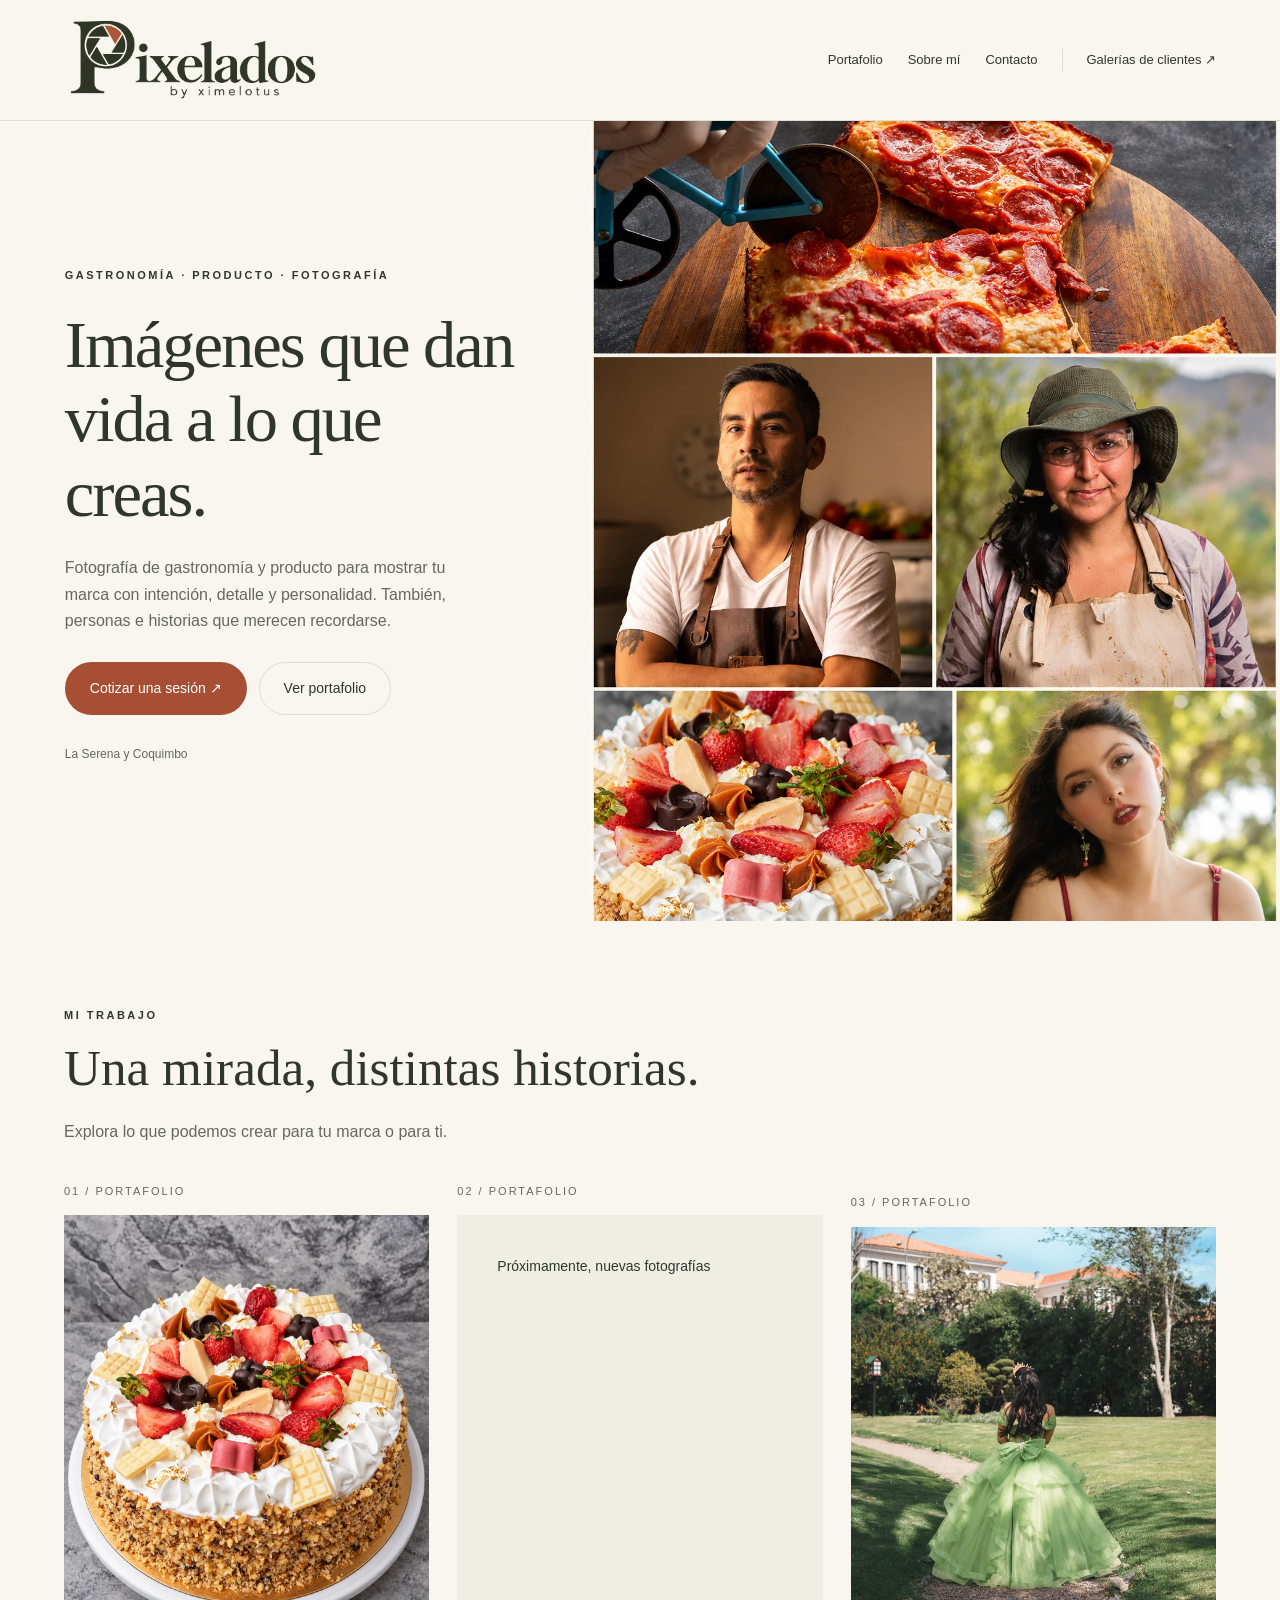
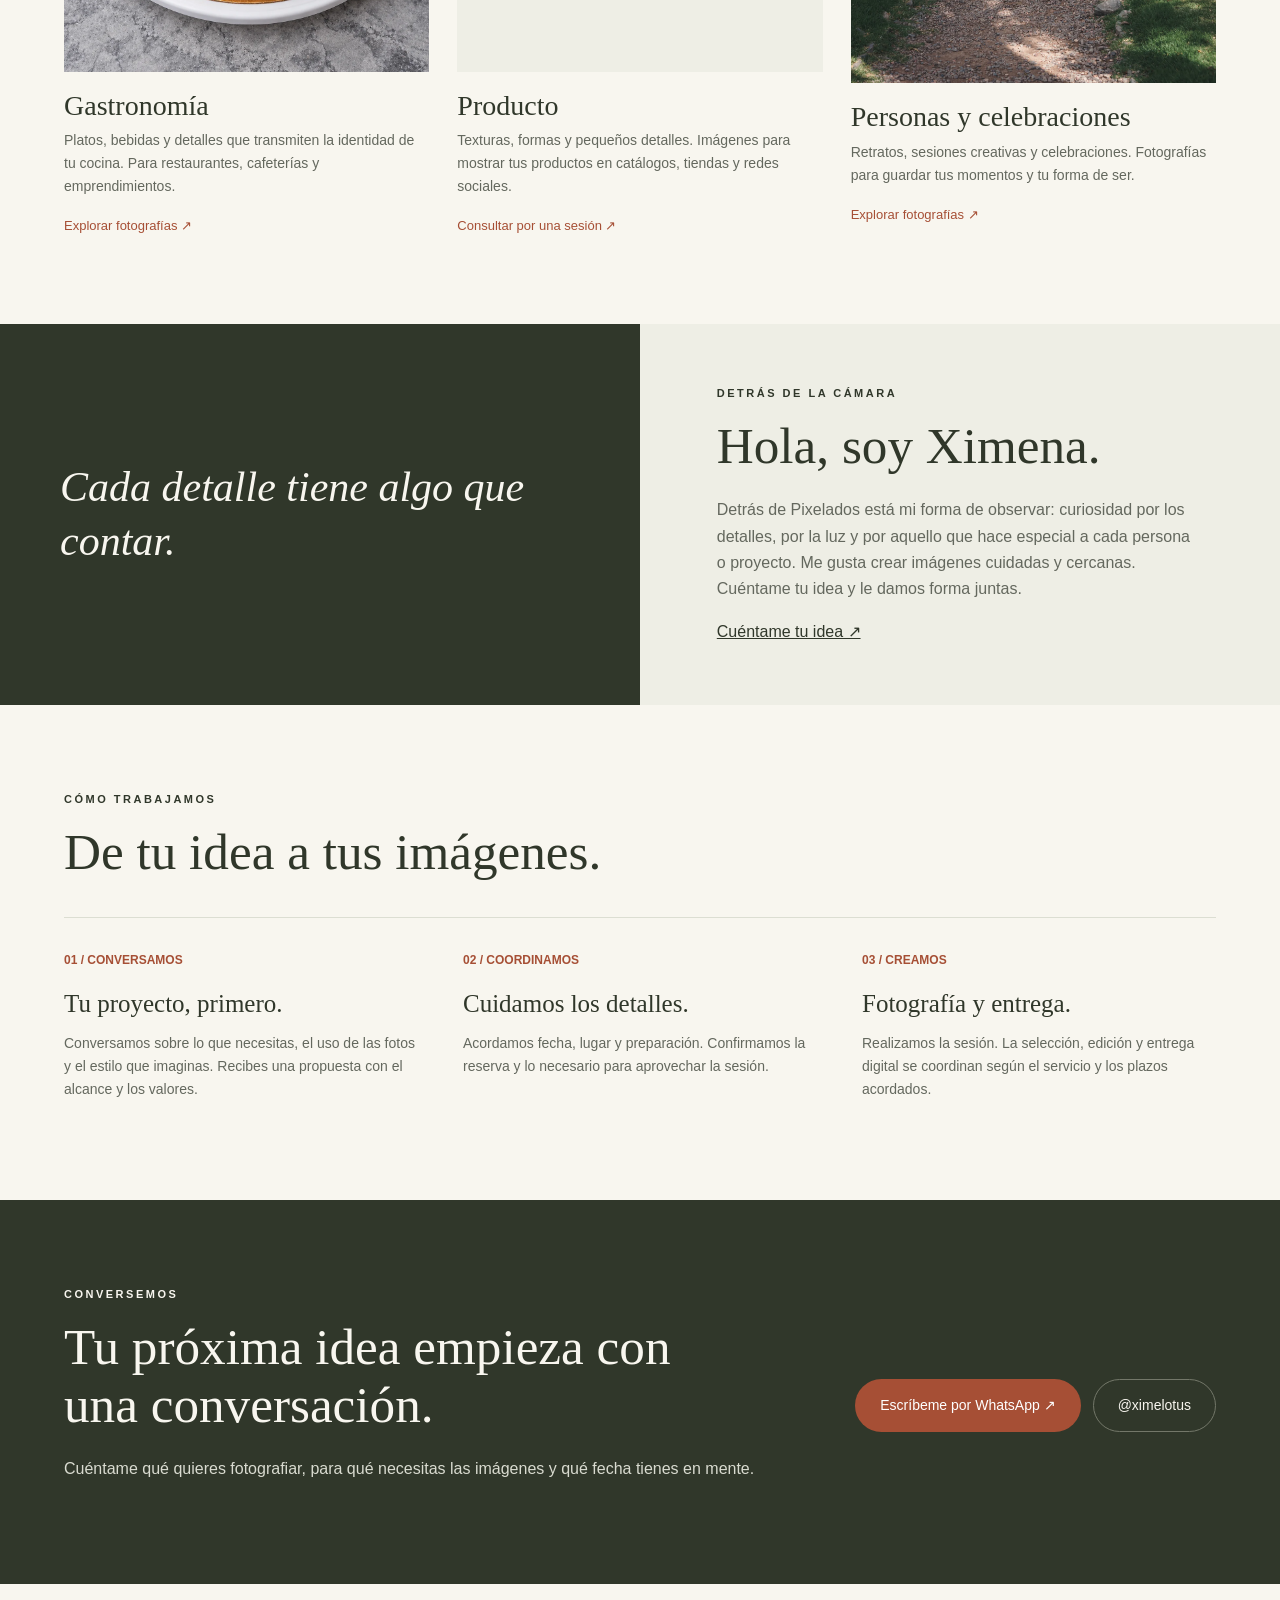
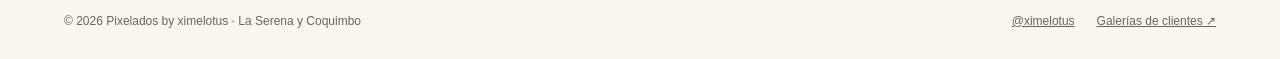
==== commit 3eff53fa: "Pixelados: actualizar portafolio y contenido" ====
--- a/index.html
+++ b/index.html
@@ -6,7 +6,7 @@
 <meta name="robots" content="noindex,follow"><meta name="theme-color" content="#30372a">
 <link rel="canonical" href="https://pixelados.cl/">
 <meta property="og:type" content="website"><meta property="og:locale" content="es_CL"><meta property="og:site_name" content="Pixelados by ximelotus">
-<meta property="og:title" content="Fotografía gastronómica y de producto en La Serena | Pixelados"><meta property="og:description" content="Pixelados by ximelotus. Fotografía de gastronomía, producto, personas y celebraciones en La Serena y Coquimbo. Conversemos sobre tu próxima sesión."><meta property="og:url" content="https://pixelados.cl/"><meta property="og:image" content="https://pixelados.cl/assets/photos/personas-sofia-16-da9968e9.webp">
+<meta property="og:title" content="Fotografía gastronómica y de producto en La Serena | Pixelados"><meta property="og:description" content="Pixelados by ximelotus. Fotografía de gastronomía, producto, personas y celebraciones en La Serena y Coquimbo. Conversemos sobre tu próxima sesión."><meta property="og:url" content="https://pixelados.cl/"><meta property="og:image" content="https://pixelados.cl/assets/photos/gastronomia-mosaico-editorial-de-pizza-pastel-y-retratos-cd43d575.webp">
 <link rel="icon" href="assets/brand/pixelados-logo.png" type="image/png"><link rel="stylesheet" href="assets/site.css">
 <script id="structured-data" type="application/ld+json">{
   "@context": "https://schema.org",
@@ -26,7 +26,7 @@
 <a class="skip" href="#contenido">Saltar al contenido</a>
 <div id="demo-notice" class="notice" hidden="">Portafolio en preparación · Las imágenes de referencia están identificadas.</div>
 <header><a class="brand" href="#inicio" aria-label="Pixelados by ximelotus · Inicio"><img src="assets/brand/pixelados-logo.png" alt="Pixelados by ximelotus" width="500" height="250"></a><nav aria-label="Principal"><a href="#portafolio">Portafolio</a><a href="#sobre-mi">Sobre mí</a><a href="#contacto">Contacto</a><a class="client" data-pixieset="" href="https://ximecarroza.pixieset.com/" target="_blank" rel="noopener noreferrer">Galerías de clientes ↗</a></nav></header>
-<main id="contenido"><section id="inicio" class="hero"><div class="hero-copy"><div class="eyebrow" id="hero-eyebrow">Gastronomía · Producto · Fotografía</div><h1 id="hero-title">Imágenes que dan vida a lo que creas.</h1><p id="hero-intro">Fotografía de gastronomía y producto para mostrar tu marca con intención, detalle y personalidad. También, personas e historias que merecen recordarse.</p><div class="actions"><a class="btn" data-whatsapp="" href="https://wa.me/56954000272" target="_blank" rel="noopener noreferrer">Cotizar una sesión ↗</a><a class="btn secondary" href="#portafolio">Ver portafolio</a></div><p class="location" id="location">La Serena y Coquimbo</p></div><figure class="hero-image"><img id="hero-photo" src="assets/photos/personas-sofia-16-da9968e9.webp" alt="Joven mujer de 15 años en vestido verde de princesa" width="1400" height="1500" fetchpriority="high"><figcaption id="hero-reference" hidden="">Imagen de referencia · Se reemplazará por una fotografía propia</figcaption></figure></section>
+<main id="contenido"><section id="inicio" class="hero"><div class="hero-copy"><div class="eyebrow" id="hero-eyebrow">Gastronomía · Producto · Fotografía</div><h1 id="hero-title">Imágenes que dan vida a lo que creas.</h1><p id="hero-intro">Fotografía de gastronomía y producto para mostrar tu marca con intención, detalle y personalidad. También, personas e historias que merecen recordarse.</p><div class="actions"><a class="btn" data-whatsapp="" href="https://wa.me/56954000272" target="_blank" rel="noopener noreferrer">Cotizar una sesión ↗</a><a class="btn secondary" href="#portafolio">Ver portafolio</a></div><p class="location" id="location">La Serena y Coquimbo</p></div><figure class="hero-image"><img id="hero-photo" src="assets/photos/gastronomia-mosaico-editorial-de-pizza-pastel-y-retratos-cd43d575.webp" alt="Collage de fotografía gastronómica y retratos: pizza de pepperoni, torta de frutillas, un cocinero, una artesana y una joven al aire libre." width="1400" height="1500" fetchpriority="high"><figcaption id="hero-reference" hidden="">Imagen de referencia · Se reemplazará por una fotografía propia</figcaption></figure></section>
 <section id="portafolio" class="section"><div class="section-heading"><div class="eyebrow">Mi trabajo</div><h2>Una mirada, distintas historias.</h2><p>Explora lo que podemos crear para tu marca o para ti.</p></div><div id="category-cards" class="cards"><article><img src="assets/photos/gastronomia-pastel-decorado-de-fresa-y-chocolate-ff50df09.webp" alt="Torta decorada con crema, frutillas, chocolates y detalles dorados, con frutos secos picados en los costados." loading="lazy" width="600" height="750"><h3>Gastronomía</h3><p>Platos, bebidas y detalles que transmiten la identidad de tu cocina. Para restaurantes, cafeterías y emprendimientos.</p></article><article><h3>Producto</h3><p>Texturas, formas y pequeños detalles. Imágenes para mostrar tus productos en catálogos, tiendas y redes sociales.</p></article><article><img src="assets/photos/personas-sofia-16-da9968e9.webp" alt="Joven mujer de 15 años en vestido verde de princesa" loading="lazy" width="600" height="750"><h3>Personas y celebraciones</h3><p>Retratos, sesiones creativas y celebraciones. Fotografías para guardar tus momentos y tu forma de ser.</p></article></div></section>
 <section id="sobre-mi" class="about"><div id="about-art" class="about-art"><span id="about-quote">Cada detalle tiene algo que contar.</span></div><div class="about-copy"><div class="eyebrow">Detrás de la cámara</div><h2 id="about-title">Hola, soy Ximena.</h2><p id="about-copy">Detrás de Pixelados está mi forma de observar: curiosidad por los detalles, por la luz y por aquello que hace especial a cada persona o proyecto. Me gusta crear imágenes cuidadas y cercanas. Cuéntame tu idea y le damos forma juntas.</p><a data-whatsapp="" href="https://wa.me/56954000272" target="_blank" rel="noopener noreferrer">Cuéntame tu idea ↗</a></div></section>
 <section class="section"><div class="section-heading"><div class="eyebrow">Cómo trabajamos</div><h2>De tu idea a tus imágenes.</h2></div><div class="steps"><article><b>01 / CONVERSAMOS</b><h3>Tu proyecto, primero.</h3><p>Conversamos sobre lo que necesitas, el uso de las fotos y el estilo que imaginas. Recibes una propuesta con el alcance y los valores.</p></article><article><b>02 / COORDINAMOS</b><h3>Cuidamos los detalles.</h3><p>Acordamos fecha, lugar y preparación. Confirmamos la reserva y lo necesario para aprovechar la sesión.</p></article><article><b>03 / CREAMOS</b><h3>Fotografía y entrega.</h3><p>Realizamos la sesión. La selección, edición y entrega digital se coordinan según el servicio y los plazos acordados.</p></article></div></section>
@@ -41,8 +41,8 @@
     "eyebrow": "Gastronomía · Producto · Fotografía",
     "title": "Imágenes que dan vida a lo que creas.",
     "description": "Fotografía de gastronomía y producto para mostrar tu marca con intención, detalle y personalidad. También, personas e historias que merecen recordarse.",
-    "image": "assets/photos/personas-sofia-16-da9968e9.webp",
-    "alt": "Joven mujer de 15 años en vestido verde de princesa",
+    "image": "assets/photos/gastronomia-mosaico-editorial-de-pizza-pastel-y-retratos-cd43d575.webp",
+    "alt": "Collage de fotografía gastronómica y retratos: pizza de pepperoni, torta de frutillas, un cocinero, una artesana y una joven al aire libre.",
     "sample": false
   },
   "about": {
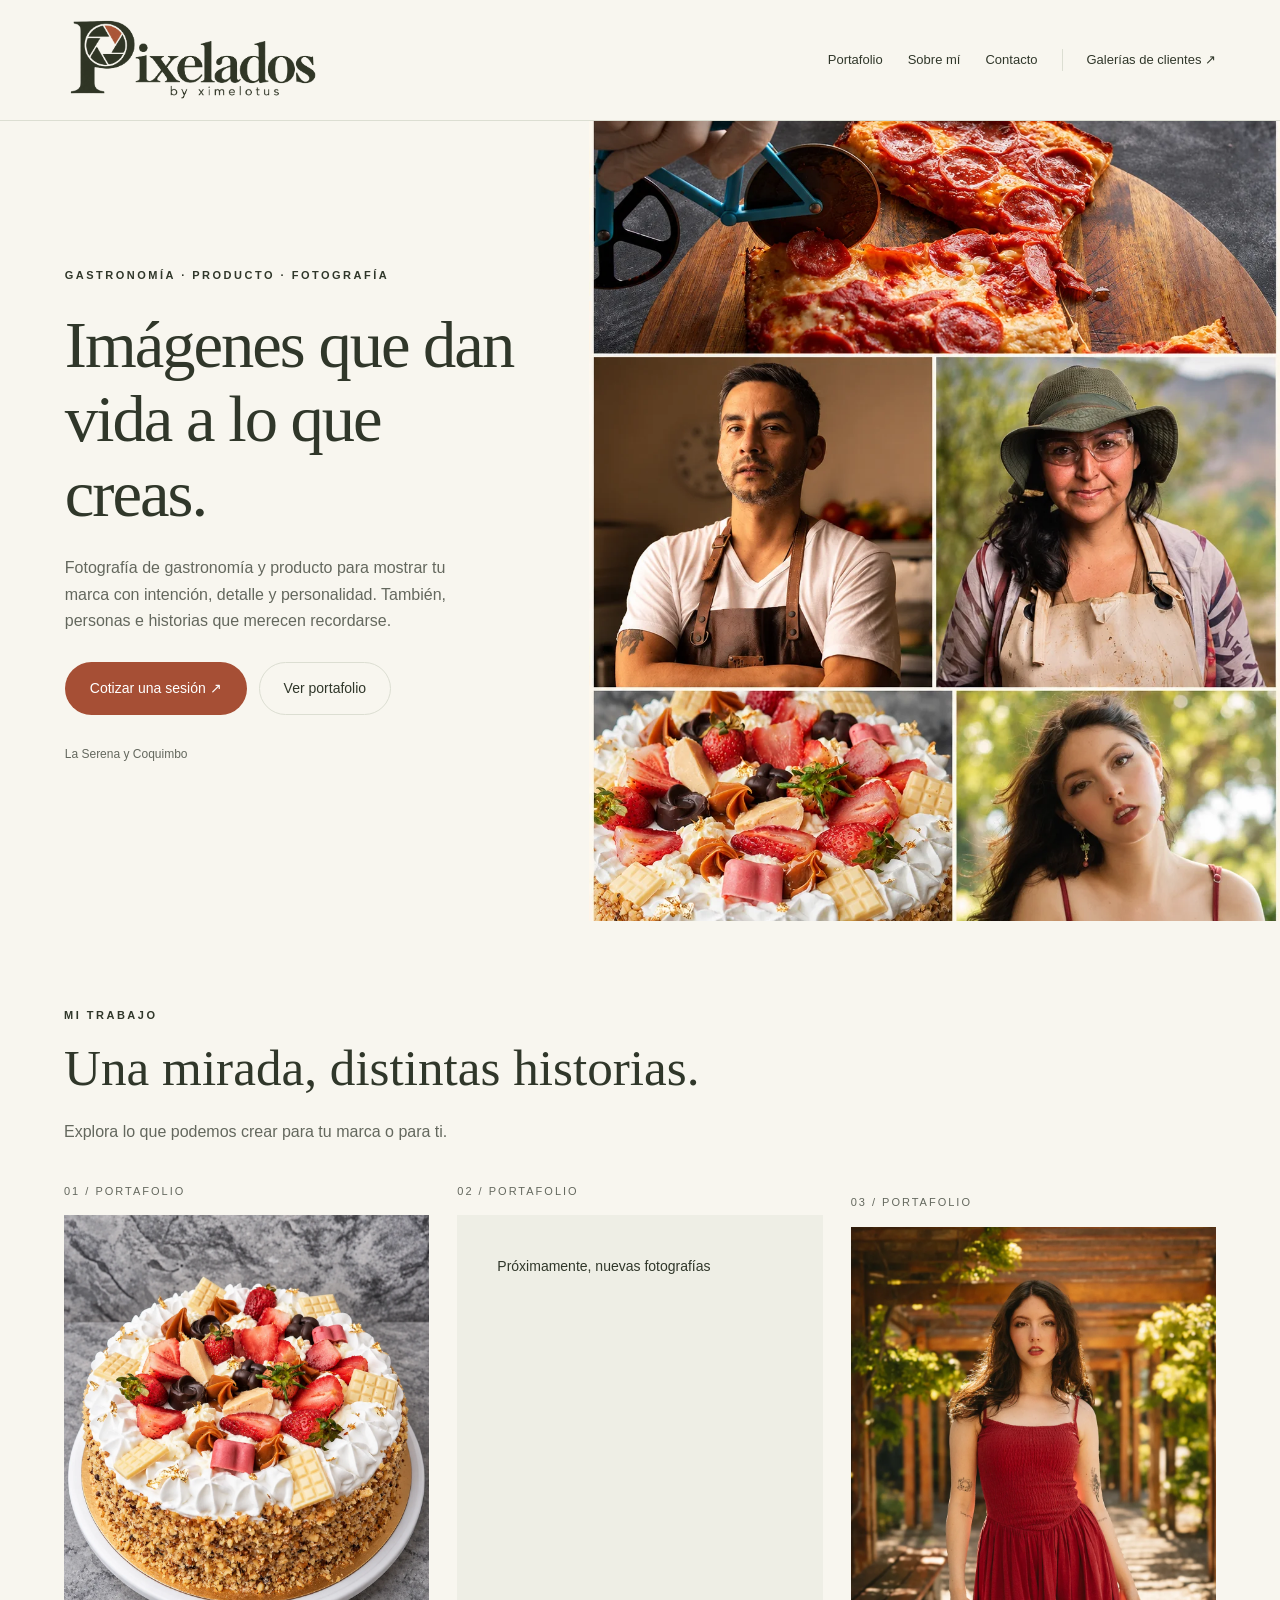
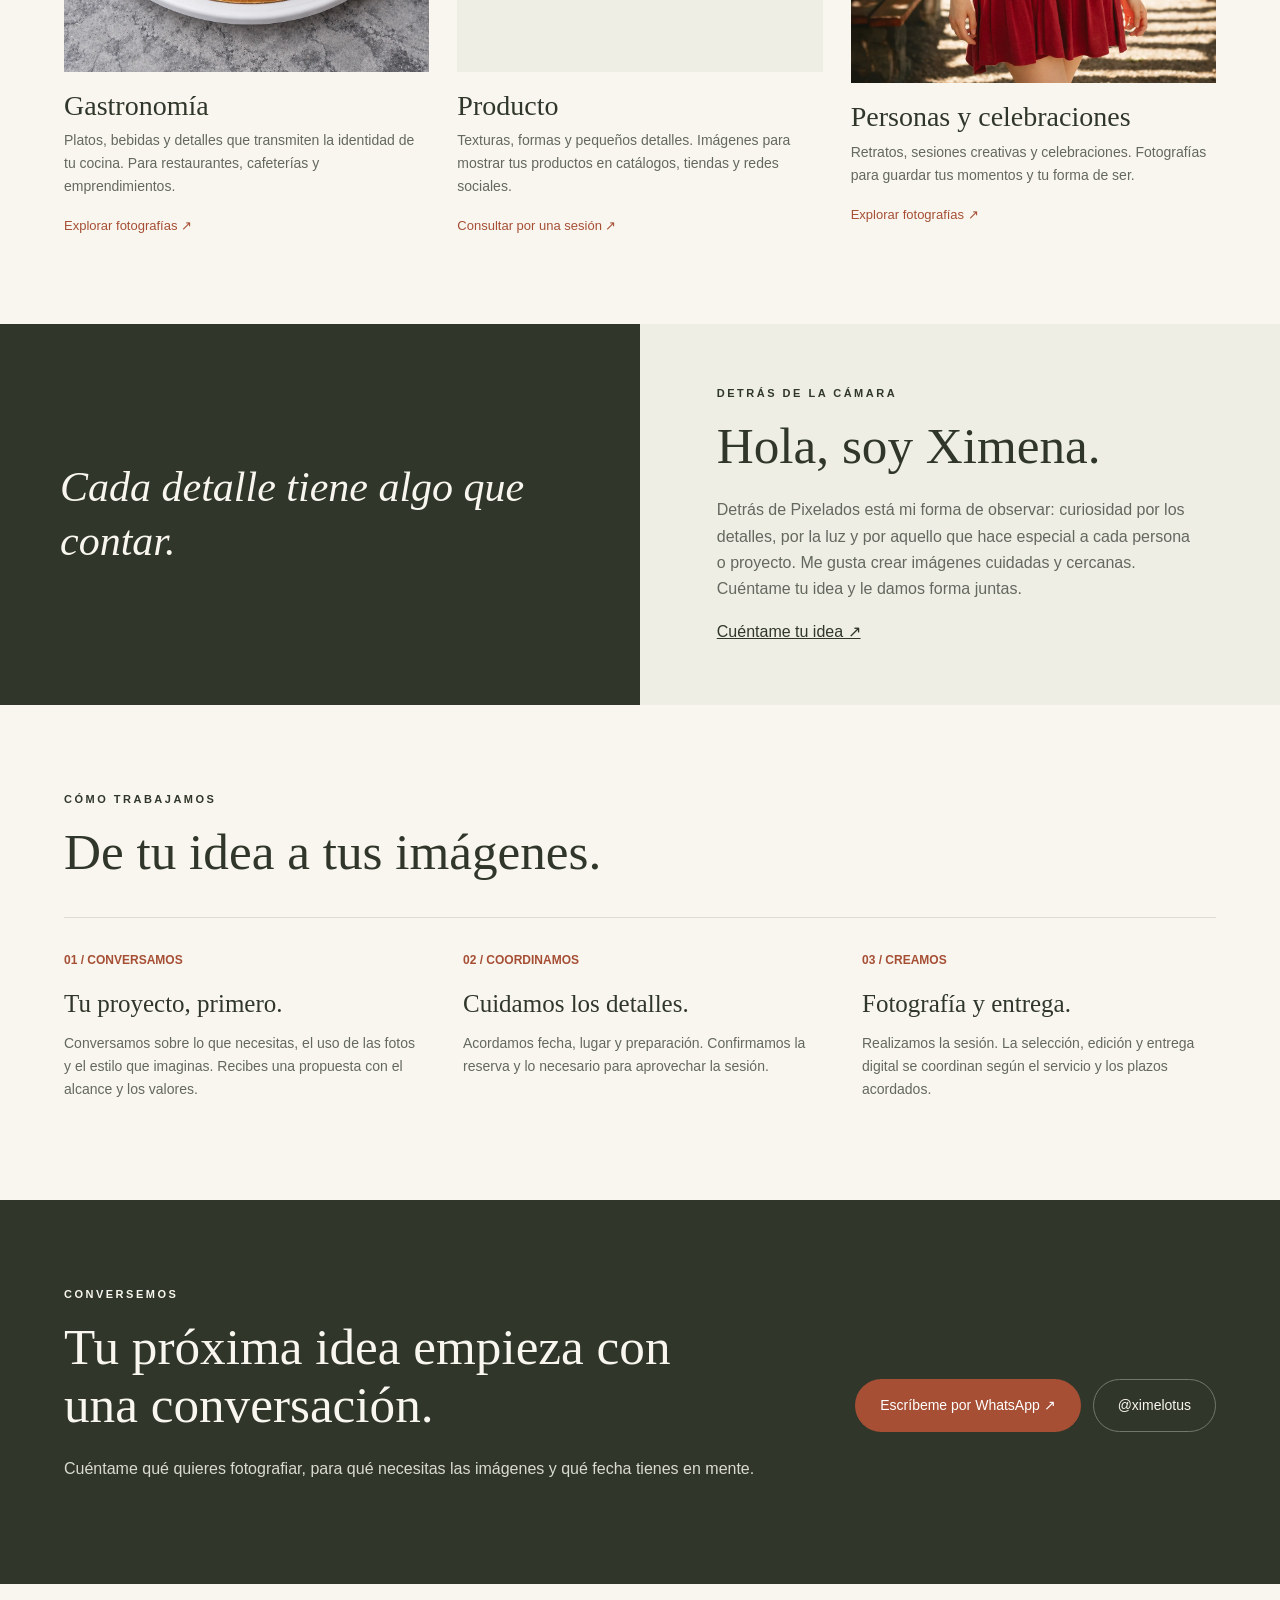
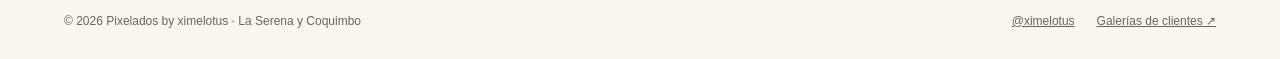
==== commit da77f703: "Pixelados: actualizar portafolio y contenido" ====
--- a/index.html
+++ b/index.html
@@ -27,7 +27,7 @@
 <div id="demo-notice" class="notice" hidden="">Portafolio en preparación · Las imágenes de referencia están identificadas.</div>
 <header><a class="brand" href="#inicio" aria-label="Pixelados by ximelotus · Inicio"><img src="assets/brand/pixelados-logo.png" alt="Pixelados by ximelotus" width="500" height="250"></a><nav aria-label="Principal"><a href="#portafolio">Portafolio</a><a href="#sobre-mi">Sobre mí</a><a href="#contacto">Contacto</a><a class="client" data-pixieset="" href="https://ximecarroza.pixieset.com/" target="_blank" rel="noopener noreferrer">Galerías de clientes ↗</a></nav></header>
 <main id="contenido"><section id="inicio" class="hero"><div class="hero-copy"><div class="eyebrow" id="hero-eyebrow">Gastronomía · Producto · Fotografía</div><h1 id="hero-title">Imágenes que dan vida a lo que creas.</h1><p id="hero-intro">Fotografía de gastronomía y producto para mostrar tu marca con intención, detalle y personalidad. También, personas e historias que merecen recordarse.</p><div class="actions"><a class="btn" data-whatsapp="" href="https://wa.me/56954000272" target="_blank" rel="noopener noreferrer">Cotizar una sesión ↗</a><a class="btn secondary" href="#portafolio">Ver portafolio</a></div><p class="location" id="location">La Serena y Coquimbo</p></div><figure class="hero-image"><img id="hero-photo" src="assets/photos/gastronomia-mosaico-editorial-de-pizza-pastel-y-retratos-cd43d575.webp" alt="Collage de fotografía gastronómica y retratos: pizza de pepperoni, torta de frutillas, un cocinero, una artesana y una joven al aire libre." width="1400" height="1500" fetchpriority="high"><figcaption id="hero-reference" hidden="">Imagen de referencia · Se reemplazará por una fotografía propia</figcaption></figure></section>
-<section id="portafolio" class="section"><div class="section-heading"><div class="eyebrow">Mi trabajo</div><h2>Una mirada, distintas historias.</h2><p>Explora lo que podemos crear para tu marca o para ti.</p></div><div id="category-cards" class="cards"><article><img src="assets/photos/gastronomia-pastel-decorado-de-fresa-y-chocolate-ff50df09.webp" alt="Torta decorada con crema, frutillas, chocolates y detalles dorados, con frutos secos picados en los costados." loading="lazy" width="600" height="750"><h3>Gastronomía</h3><p>Platos, bebidas y detalles que transmiten la identidad de tu cocina. Para restaurantes, cafeterías y emprendimientos.</p></article><article><h3>Producto</h3><p>Texturas, formas y pequeños detalles. Imágenes para mostrar tus productos en catálogos, tiendas y redes sociales.</p></article><article><img src="assets/photos/personas-sofia-16-da9968e9.webp" alt="Joven mujer de 15 años en vestido verde de princesa" loading="lazy" width="600" height="750"><h3>Personas y celebraciones</h3><p>Retratos, sesiones creativas y celebraciones. Fotografías para guardar tus momentos y tu forma de ser.</p></article></div></section>
+<section id="portafolio" class="section"><div class="section-heading"><div class="eyebrow">Mi trabajo</div><h2>Una mirada, distintas historias.</h2><p>Explora lo que podemos crear para tu marca o para ti.</p></div><div id="category-cards" class="cards"><article><img src="assets/photos/gastronomia-pastel-decorado-de-fresa-y-chocolate-ff50df09.webp" alt="Torta decorada con crema, frutillas, chocolates y detalles dorados, con frutos secos picados en los costados." loading="lazy" width="600" height="750"><h3>Gastronomía</h3><p>Platos, bebidas y detalles que transmiten la identidad de tu cocina. Para restaurantes, cafeterías y emprendimientos.</p></article><article><h3>Producto</h3><p>Texturas, formas y pequeños detalles. Imágenes para mostrar tus productos en catálogos, tiendas y redes sociales.</p></article><article><img src="assets/photos/personas-camila-parquej-6-554b77a8.webp" alt="Mujer en parque japonés vestida de rojo" loading="lazy" width="600" height="750"><h3>Personas y celebraciones</h3><p>Retratos, sesiones creativas y celebraciones. Fotografías para guardar tus momentos y tu forma de ser.</p></article></div></section>
 <section id="sobre-mi" class="about"><div id="about-art" class="about-art"><span id="about-quote">Cada detalle tiene algo que contar.</span></div><div class="about-copy"><div class="eyebrow">Detrás de la cámara</div><h2 id="about-title">Hola, soy Ximena.</h2><p id="about-copy">Detrás de Pixelados está mi forma de observar: curiosidad por los detalles, por la luz y por aquello que hace especial a cada persona o proyecto. Me gusta crear imágenes cuidadas y cercanas. Cuéntame tu idea y le damos forma juntas.</p><a data-whatsapp="" href="https://wa.me/56954000272" target="_blank" rel="noopener noreferrer">Cuéntame tu idea ↗</a></div></section>
 <section class="section"><div class="section-heading"><div class="eyebrow">Cómo trabajamos</div><h2>De tu idea a tus imágenes.</h2></div><div class="steps"><article><b>01 / CONVERSAMOS</b><h3>Tu proyecto, primero.</h3><p>Conversamos sobre lo que necesitas, el uso de las fotos y el estilo que imaginas. Recibes una propuesta con el alcance y los valores.</p></article><article><b>02 / COORDINAMOS</b><h3>Cuidamos los detalles.</h3><p>Acordamos fecha, lugar y preparación. Confirmamos la reserva y lo necesario para aprovechar la sesión.</p></article><article><b>03 / CREAMOS</b><h3>Fotografía y entrega.</h3><p>Realizamos la sesión. La selección, edición y entrega digital se coordinan según el servicio y los plazos acordados.</p></article></div></section>
 <section id="contacto" class="section contact"><div><div class="eyebrow">Conversemos</div><h2 id="contact-title">Tu próxima idea empieza con una conversación.</h2><p id="contact-copy">Cuéntame qué quieres fotografiar, para qué necesitas las imágenes y qué fecha tienes en mente.</p></div><div class="actions"><a class="btn" data-whatsapp="" href="https://wa.me/56954000272" target="_blank" rel="noopener noreferrer">Escríbeme por WhatsApp ↗</a><a class="btn secondary" data-instagram="" href="https://www.instagram.com/ximelotus/" target="_blank" rel="noopener noreferrer">@ximelotus</a></div></section></main>
@@ -144,7 +144,7 @@
       "id": "personas",
       "name": "Personas y celebraciones",
       "description": "Retratos, sesiones creativas y celebraciones. Fotografías para guardar tus momentos y tu forma de ser.",
-      "cover": "da9968e9-ebaa-4447-a7db-a63a313cc9cb",
+      "cover": "554b77a8-a8c2-4142-9a0f-d00ce5850006",
       "photos": [
         {
           "id": "da9968e9-ebaa-4447-a7db-a63a313cc9cb",
@@ -175,6 +175,22 @@
           "src": "assets/photos/personas-12dejulio-retratosdeinvierno-ximenac-1-15-debe6e70.webp",
           "title": "Foto portfolio",
           "alt": "Hombre en foto blannco y negro tatuado",
+          "hidden": false,
+          "sample": false
+        },
+        {
+          "id": "f91de85f-7669-4a38-b050-a162ddf441d2",
+          "src": "assets/photos/personas-12dejulio-retratosdeinvierno-ximenac-1-13-f91de85f.webp",
+          "title": "Mujer a la luz de las velas",
+          "alt": "Mujer vestida de blanco con luz velas",
+          "hidden": false,
+          "sample": false
+        },
+        {
+          "id": "554b77a8-a8c2-4142-9a0f-d00ce5850006",
+          "src": "assets/photos/personas-camila-parquej-6-554b77a8.webp",
+          "title": "Mujer en parque",
+          "alt": "Mujer en parque japonés vestida de rojo",
           "hidden": false,
           "sample": false
         }
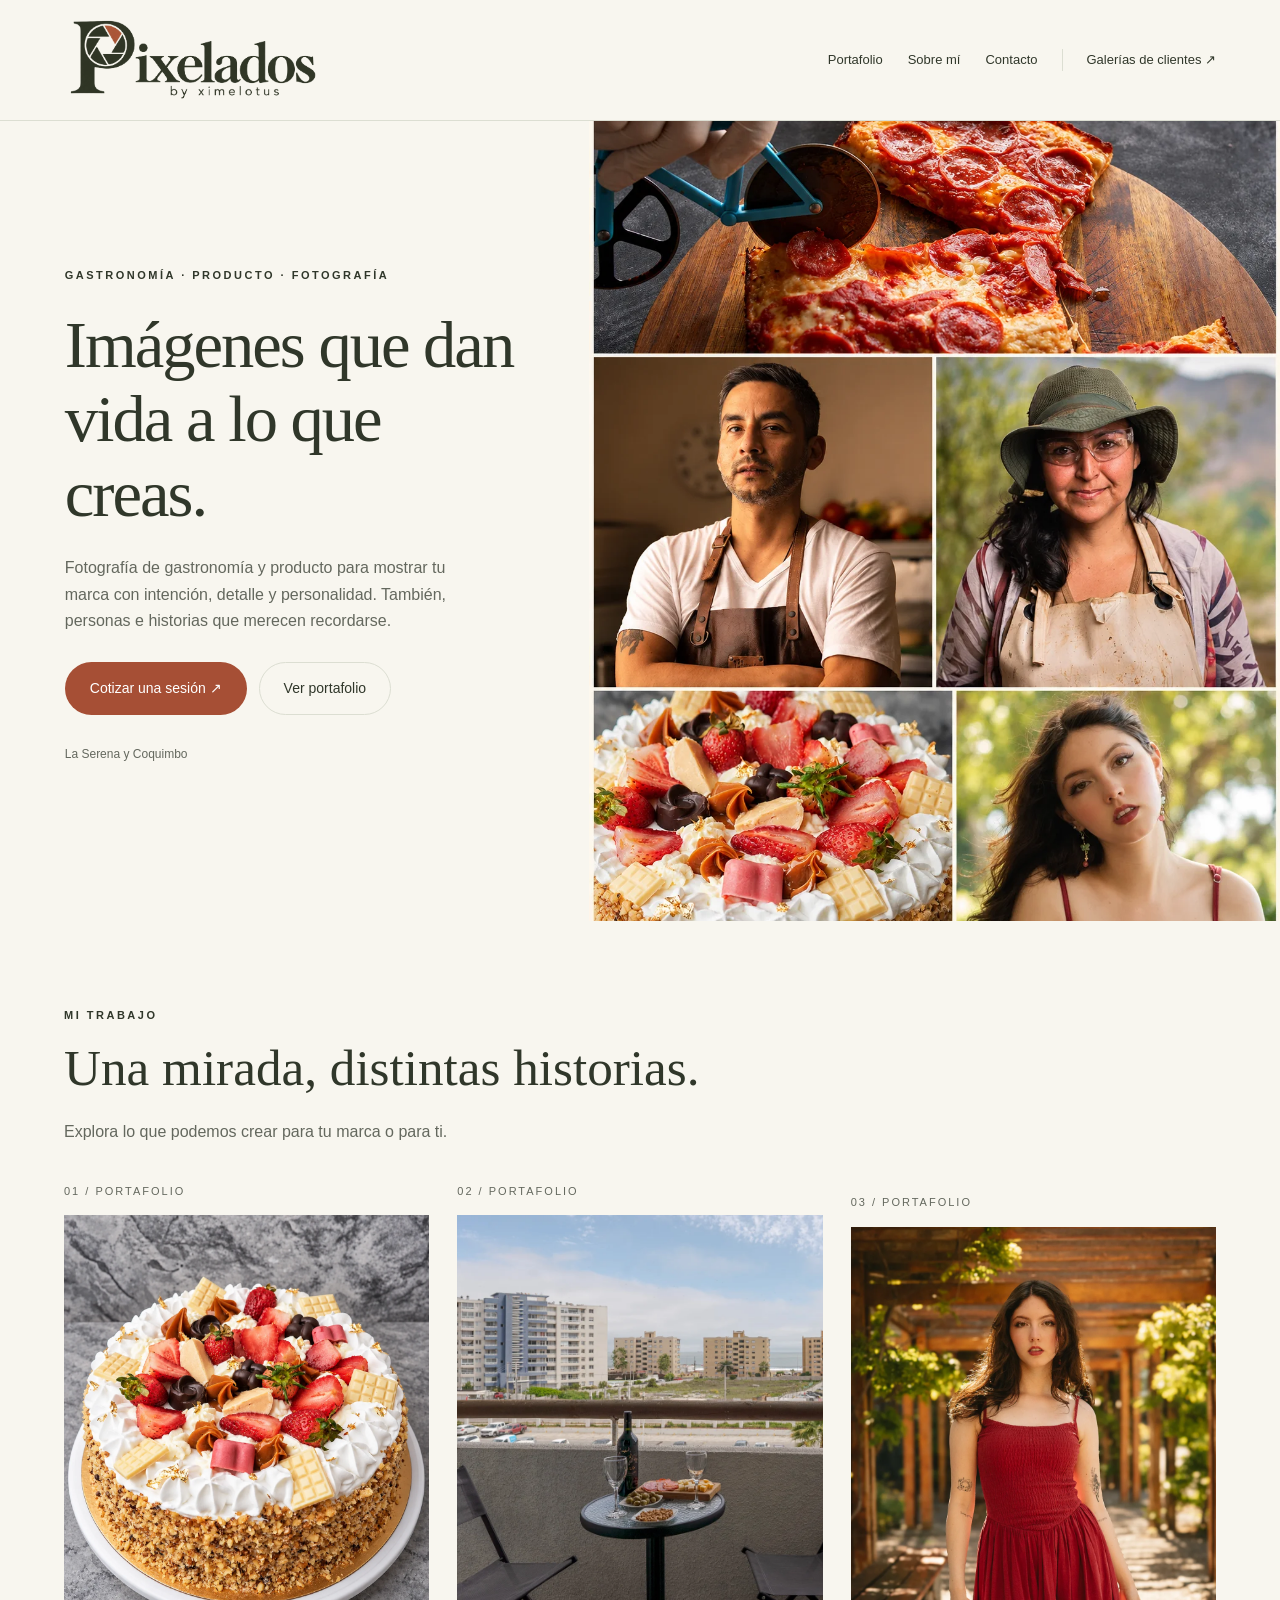
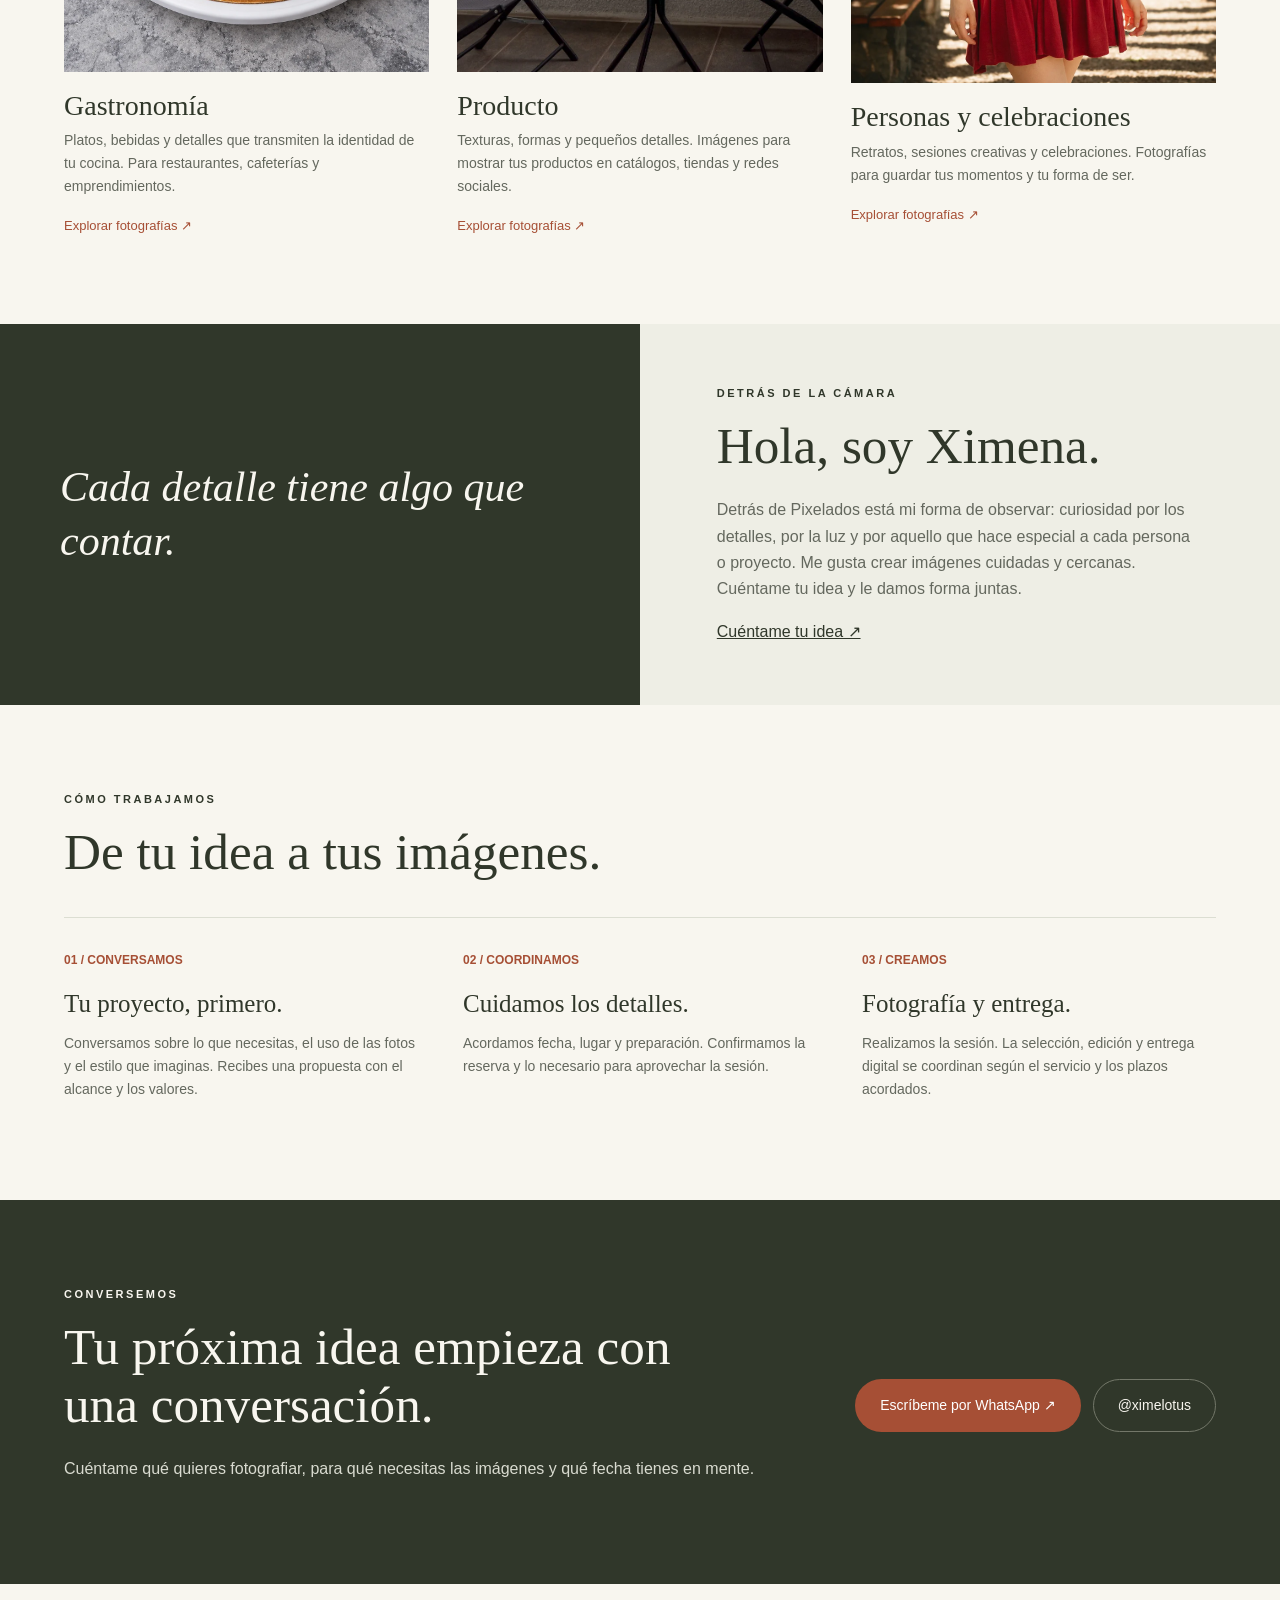
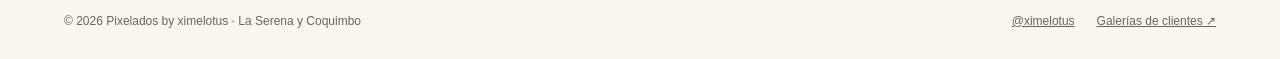
==== commit 8967ce26: "Pixelados: actualizar portafolio y contenido" ====
--- a/index.html
+++ b/index.html
@@ -27,7 +27,7 @@
 <div id="demo-notice" class="notice" hidden="">Portafolio en preparación · Las imágenes de referencia están identificadas.</div>
 <header><a class="brand" href="#inicio" aria-label="Pixelados by ximelotus · Inicio"><img src="assets/brand/pixelados-logo.png" alt="Pixelados by ximelotus" width="500" height="250"></a><nav aria-label="Principal"><a href="#portafolio">Portafolio</a><a href="#sobre-mi">Sobre mí</a><a href="#contacto">Contacto</a><a class="client" data-pixieset="" href="https://ximecarroza.pixieset.com/" target="_blank" rel="noopener noreferrer">Galerías de clientes ↗</a></nav></header>
 <main id="contenido"><section id="inicio" class="hero"><div class="hero-copy"><div class="eyebrow" id="hero-eyebrow">Gastronomía · Producto · Fotografía</div><h1 id="hero-title">Imágenes que dan vida a lo que creas.</h1><p id="hero-intro">Fotografía de gastronomía y producto para mostrar tu marca con intención, detalle y personalidad. También, personas e historias que merecen recordarse.</p><div class="actions"><a class="btn" data-whatsapp="" href="https://wa.me/56954000272" target="_blank" rel="noopener noreferrer">Cotizar una sesión ↗</a><a class="btn secondary" href="#portafolio">Ver portafolio</a></div><p class="location" id="location">La Serena y Coquimbo</p></div><figure class="hero-image"><img id="hero-photo" src="assets/photos/gastronomia-mosaico-editorial-de-pizza-pastel-y-retratos-cd43d575.webp" alt="Collage de fotografía gastronómica y retratos: pizza de pepperoni, torta de frutillas, un cocinero, una artesana y una joven al aire libre." width="1400" height="1500" fetchpriority="high"><figcaption id="hero-reference" hidden="">Imagen de referencia · Se reemplazará por una fotografía propia</figcaption></figure></section>
-<section id="portafolio" class="section"><div class="section-heading"><div class="eyebrow">Mi trabajo</div><h2>Una mirada, distintas historias.</h2><p>Explora lo que podemos crear para tu marca o para ti.</p></div><div id="category-cards" class="cards"><article><img src="assets/photos/gastronomia-pastel-decorado-de-fresa-y-chocolate-ff50df09.webp" alt="Torta decorada con crema, frutillas, chocolates y detalles dorados, con frutos secos picados en los costados." loading="lazy" width="600" height="750"><h3>Gastronomía</h3><p>Platos, bebidas y detalles que transmiten la identidad de tu cocina. Para restaurantes, cafeterías y emprendimientos.</p></article><article><h3>Producto</h3><p>Texturas, formas y pequeños detalles. Imágenes para mostrar tus productos en catálogos, tiendas y redes sociales.</p></article><article><img src="assets/photos/personas-camila-parquej-6-554b77a8.webp" alt="Mujer en parque japonés vestida de rojo" loading="lazy" width="600" height="750"><h3>Personas y celebraciones</h3><p>Retratos, sesiones creativas y celebraciones. Fotografías para guardar tus momentos y tu forma de ser.</p></article></div></section>
+<section id="portafolio" class="section"><div class="section-heading"><div class="eyebrow">Mi trabajo</div><h2>Una mirada, distintas historias.</h2><p>Explora lo que podemos crear para tu marca o para ti.</p></div><div id="category-cards" class="cards"><article><img src="assets/photos/gastronomia-pastel-decorado-de-fresa-y-chocolate-ff50df09.webp" alt="Torta decorada con crema, frutillas, chocolates y detalles dorados, con frutos secos picados en los costados." loading="lazy" width="600" height="750"><h3>Gastronomía</h3><p>Platos, bebidas y detalles que transmiten la identidad de tu cocina. Para restaurantes, cafeterías y emprendimientos.</p></article><article><img src="assets/photos/producto-depa-1-693e2624.webp" alt="Departamento en verano" loading="lazy" width="600" height="750"><h3>Producto</h3><p>Texturas, formas y pequeños detalles. Imágenes para mostrar tus productos en catálogos, tiendas y redes sociales.</p></article><article><img src="assets/photos/personas-camila-parquej-6-554b77a8.webp" alt="Mujer en parque japonés vestida de rojo" loading="lazy" width="600" height="750"><h3>Personas y celebraciones</h3><p>Retratos, sesiones creativas y celebraciones. Fotografías para guardar tus momentos y tu forma de ser.</p></article></div></section>
 <section id="sobre-mi" class="about"><div id="about-art" class="about-art"><span id="about-quote">Cada detalle tiene algo que contar.</span></div><div class="about-copy"><div class="eyebrow">Detrás de la cámara</div><h2 id="about-title">Hola, soy Ximena.</h2><p id="about-copy">Detrás de Pixelados está mi forma de observar: curiosidad por los detalles, por la luz y por aquello que hace especial a cada persona o proyecto. Me gusta crear imágenes cuidadas y cercanas. Cuéntame tu idea y le damos forma juntas.</p><a data-whatsapp="" href="https://wa.me/56954000272" target="_blank" rel="noopener noreferrer">Cuéntame tu idea ↗</a></div></section>
 <section class="section"><div class="section-heading"><div class="eyebrow">Cómo trabajamos</div><h2>De tu idea a tus imágenes.</h2></div><div class="steps"><article><b>01 / CONVERSAMOS</b><h3>Tu proyecto, primero.</h3><p>Conversamos sobre lo que necesitas, el uso de las fotos y el estilo que imaginas. Recibes una propuesta con el alcance y los valores.</p></article><article><b>02 / COORDINAMOS</b><h3>Cuidamos los detalles.</h3><p>Acordamos fecha, lugar y preparación. Confirmamos la reserva y lo necesario para aprovechar la sesión.</p></article><article><b>03 / CREAMOS</b><h3>Fotografía y entrega.</h3><p>Realizamos la sesión. La selección, edición y entrega digital se coordinan según el servicio y los plazos acordados.</p></article></div></section>
 <section id="contacto" class="section contact"><div><div class="eyebrow">Conversemos</div><h2 id="contact-title">Tu próxima idea empieza con una conversación.</h2><p id="contact-copy">Cuéntame qué quieres fotografiar, para qué necesitas las imágenes y qué fecha tienes en mente.</p></div><div class="actions"><a class="btn" data-whatsapp="" href="https://wa.me/56954000272" target="_blank" rel="noopener noreferrer">Escríbeme por WhatsApp ↗</a><a class="btn secondary" data-instagram="" href="https://www.instagram.com/ximelotus/" target="_blank" rel="noopener noreferrer">@ximelotus</a></div></section></main>
@@ -137,8 +137,25 @@
       "id": "producto",
       "name": "Producto",
       "description": "Texturas, formas y pequeños detalles. Imágenes para mostrar tus productos en catálogos, tiendas y redes sociales.",
-      "cover": "",
-      "photos": []
+      "cover": "693e2624-84a7-41b0-b3cb-a329ba8269f6",
+      "photos": [
+        {
+          "id": "0065605a-4541-4ca6-a394-2846c631d7b8",
+          "src": "assets/photos/producto-depa-5-0065605a.webp",
+          "title": "Departamento playa",
+          "alt": "Departamento en desayuno",
+          "hidden": false,
+          "sample": false
+        },
+        {
+          "id": "693e2624-84a7-41b0-b3cb-a329ba8269f6",
+          "src": "assets/photos/producto-depa-1-693e2624.webp",
+          "title": "Departamento en la playa",
+          "alt": "Departamento en verano",
+          "hidden": false,
+          "sample": false
+        }
+      ]
     },
     {
       "id": "personas",
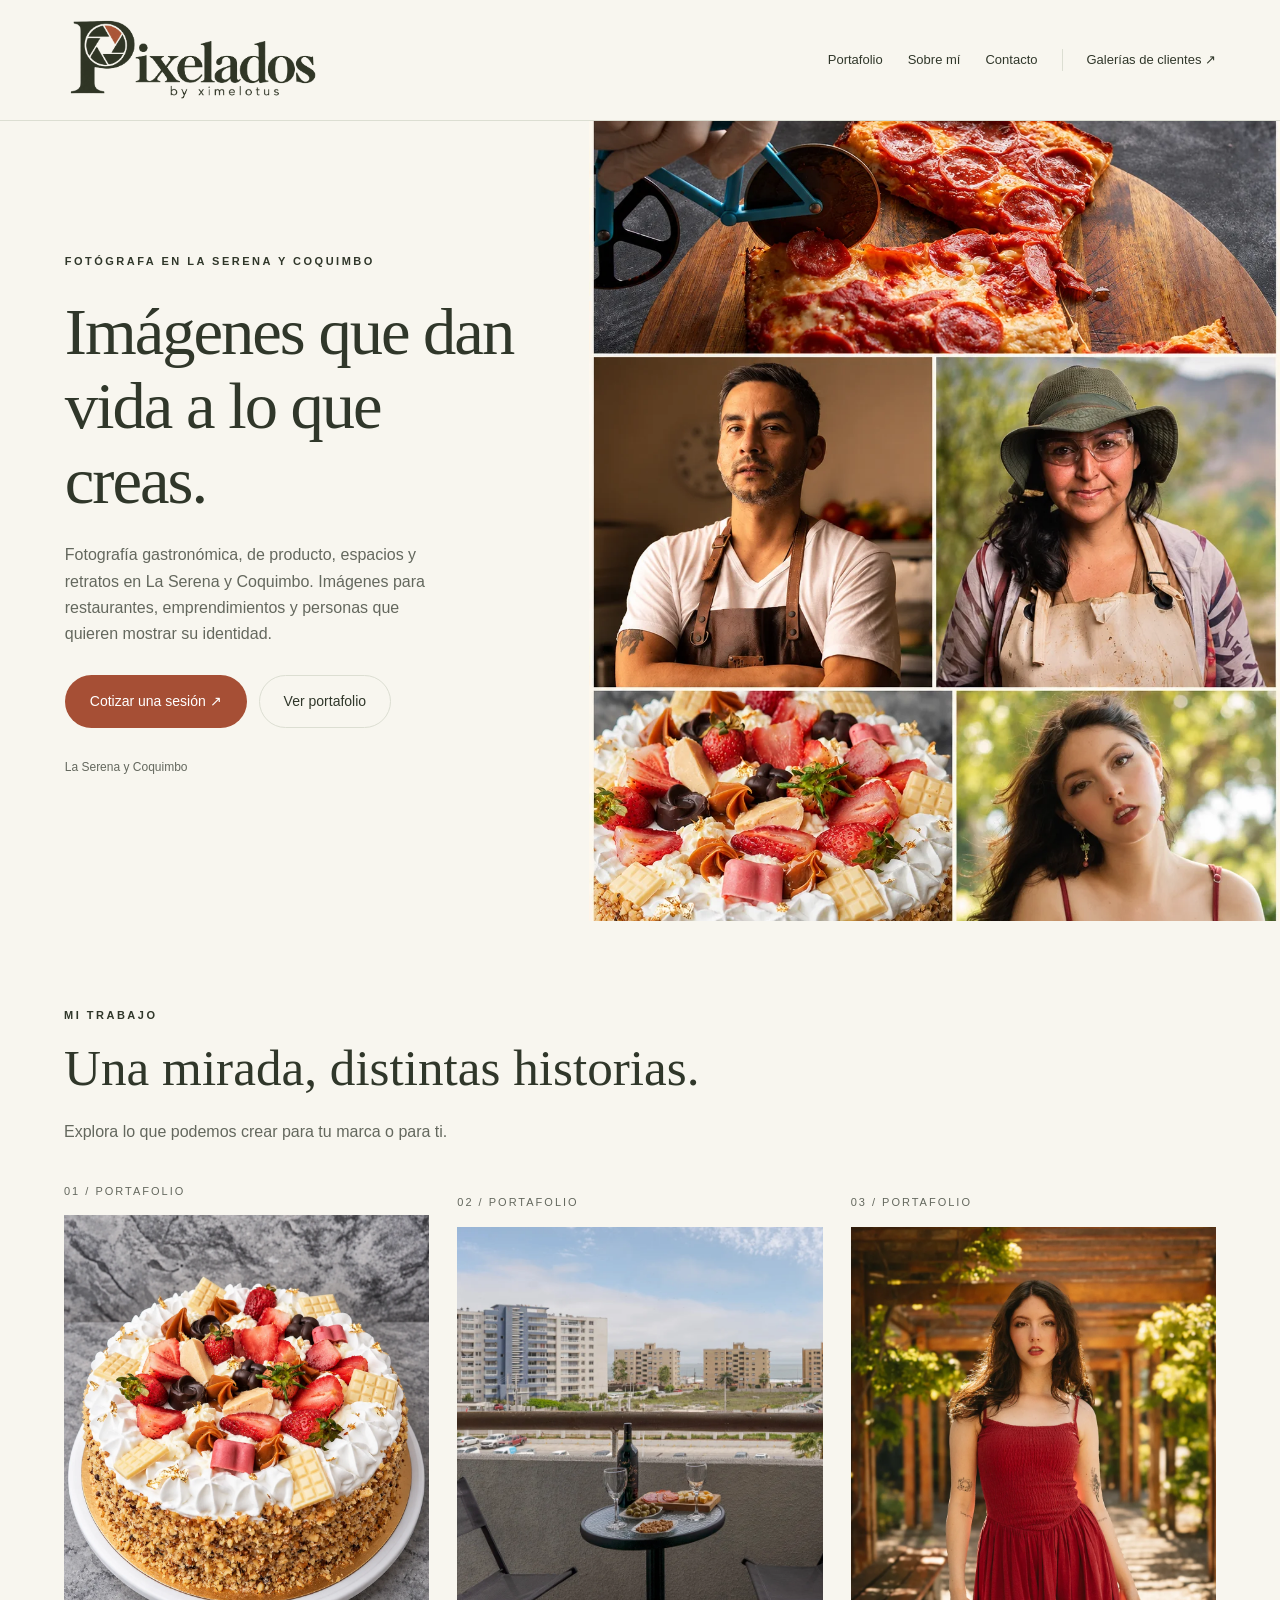
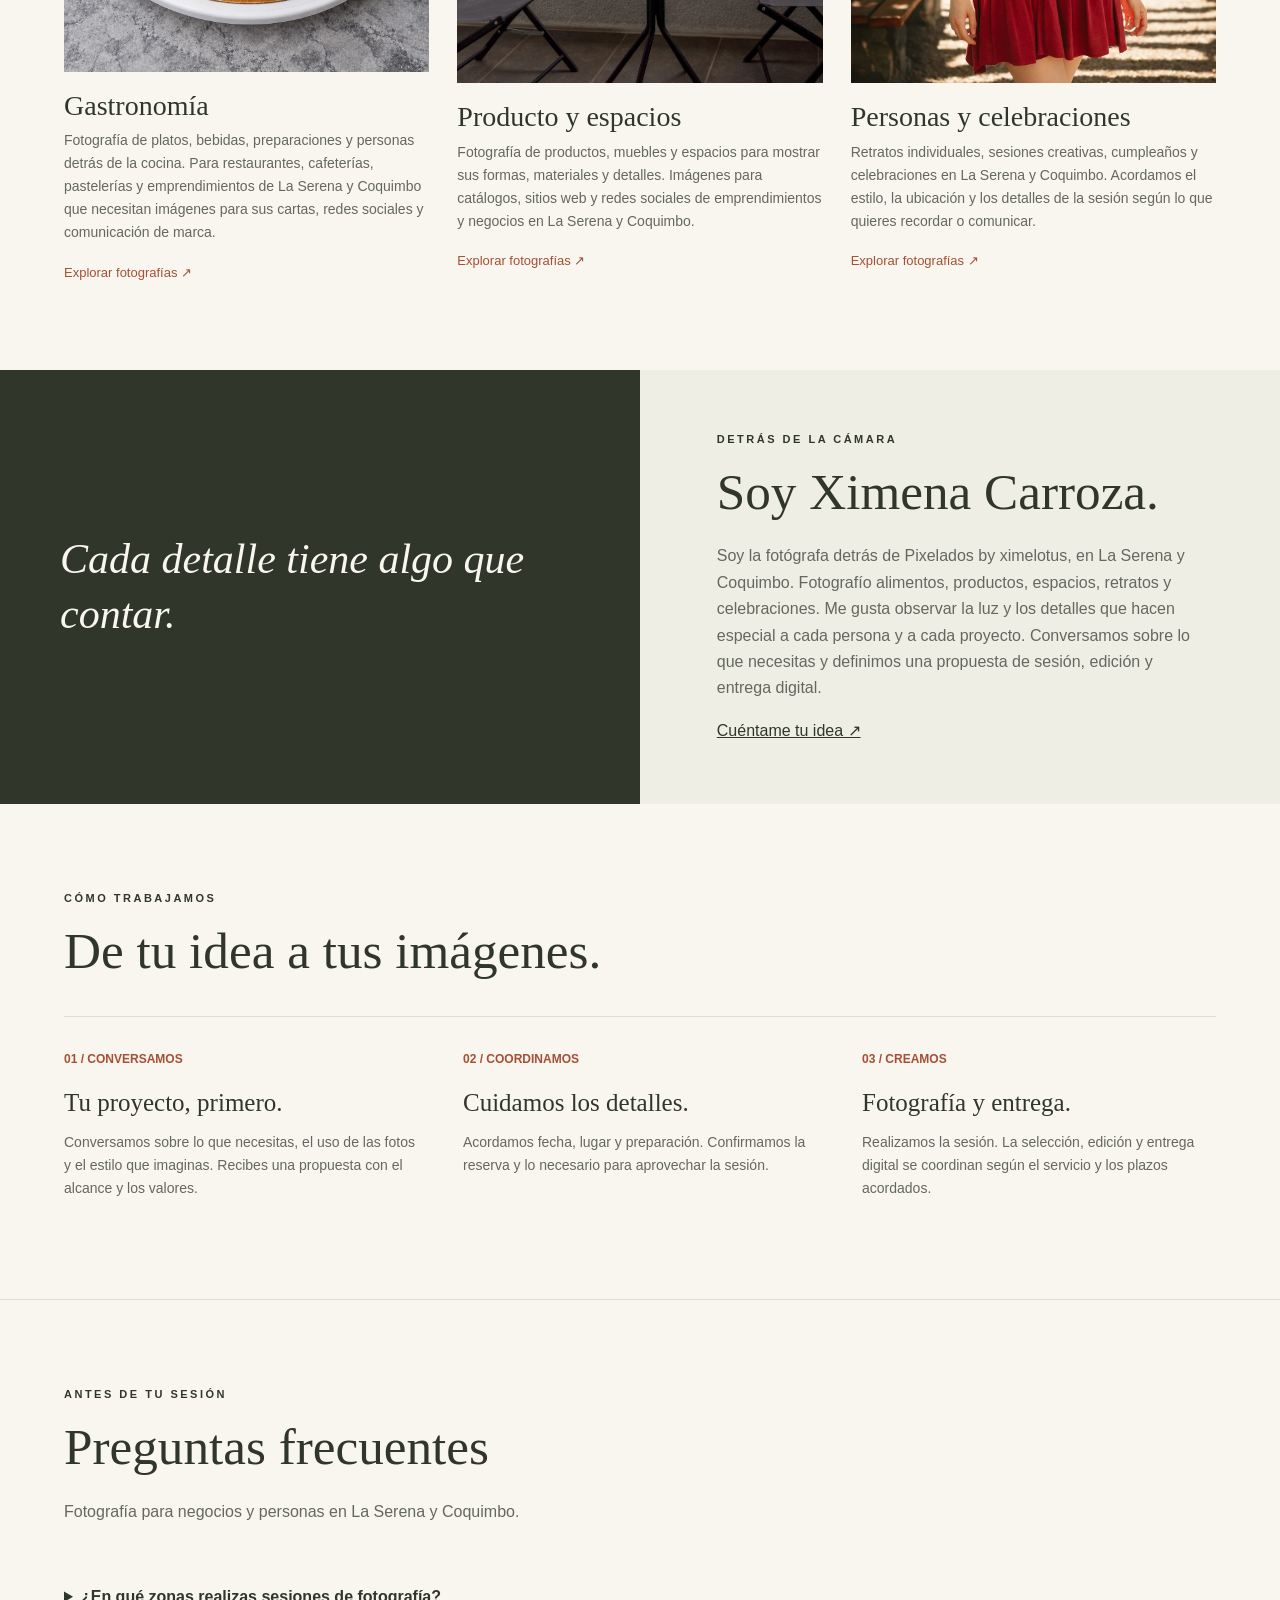
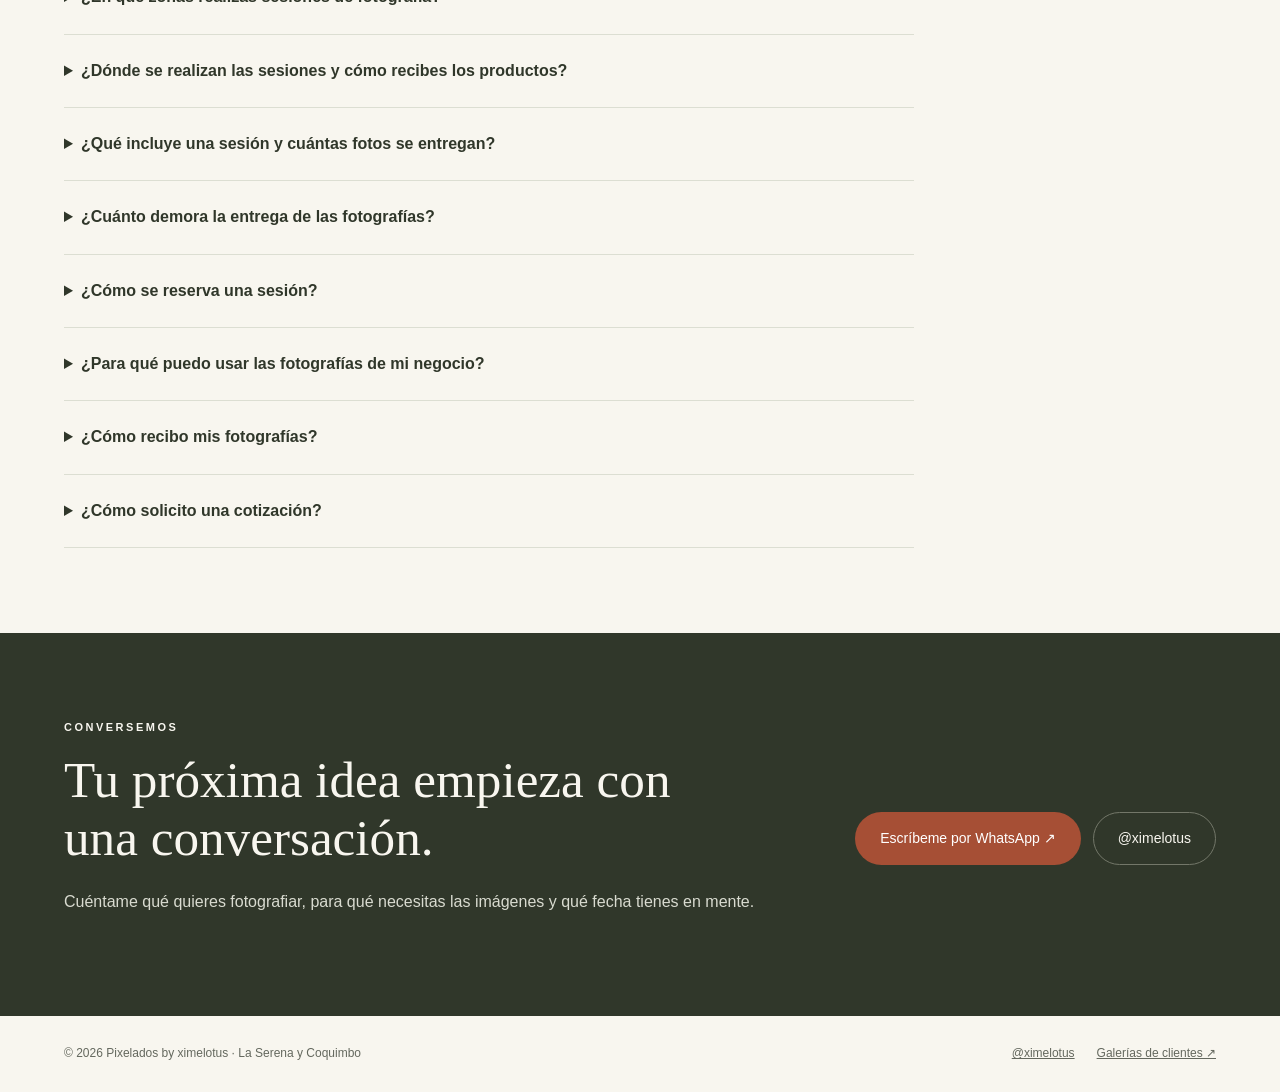
==== commit d07804ec: "Add files via upload" ====
--- a/index.html
+++ b/index.html
@@ -1,18 +1,20 @@
 <!doctype html>
 <html lang="es"><head>
 <meta charset="utf-8"><meta name="viewport" content="width=device-width,initial-scale=1">
-<title>Fotografía gastronómica y de producto en La Serena | Pixelados</title>
-<meta name="description" content="Pixelados by ximelotus. Fotografía de gastronomía, producto, personas y celebraciones en La Serena y Coquimbo. Conversemos sobre tu próxima sesión.">
-<meta name="robots" content="noindex,follow"><meta name="theme-color" content="#30372a">
+<title>Fotografía gastronómica, producto y retratos en La Serena | Pixelados</title>
+<meta name="description" content="Ximena Carroza, fotógrafa de Pixelados by ximelotus. Fotografía gastronómica, de producto, espacios y retratos en La Serena y Coquimbo. Cotiza tu sesión.">
+<meta name="robots" content="index,follow"><meta name="theme-color" content="#30372a">
 <link rel="canonical" href="https://pixelados.cl/">
 <meta property="og:type" content="website"><meta property="og:locale" content="es_CL"><meta property="og:site_name" content="Pixelados by ximelotus">
-<meta property="og:title" content="Fotografía gastronómica y de producto en La Serena | Pixelados"><meta property="og:description" content="Pixelados by ximelotus. Fotografía de gastronomía, producto, personas y celebraciones en La Serena y Coquimbo. Conversemos sobre tu próxima sesión."><meta property="og:url" content="https://pixelados.cl/"><meta property="og:image" content="https://pixelados.cl/assets/photos/gastronomia-mosaico-editorial-de-pizza-pastel-y-retratos-cd43d575.webp">
+<meta property="og:title" content="Fotografía gastronómica, producto y retratos en La Serena | Pixelados"><meta property="og:description" content="Ximena Carroza, fotógrafa de Pixelados by ximelotus. Fotografía gastronómica, de producto, espacios y retratos en La Serena y Coquimbo. Cotiza tu sesión."><meta property="og:url" content="https://pixelados.cl/"><meta property="og:image" content="https://pixelados.cl/assets/photos/gastronomia-mosaico-editorial-de-pizza-pastel-y-retratos-cd43d575.webp">
 <link rel="icon" href="assets/brand/pixelados-logo.png" type="image/png"><link rel="stylesheet" href="assets/site.css">
 <script id="structured-data" type="application/ld+json">{
   "@context": "https://schema.org",
   "@type": "ProfessionalService",
+  "@id": "https://pixelados.cl/#pixelados",
   "name": "Pixelados by ximelotus",
   "url": "https://pixelados.cl/",
+  "description": "Ximena Carroza, fotógrafa de Pixelados by ximelotus. Fotografía gastronómica, de producto, espacios y retratos en La Serena y Coquimbo. Cotiza tu sesión.",
   "telephone": "+56954000272",
   "areaServed": [
     "La Serena",
@@ -20,16 +22,26 @@
   ],
   "sameAs": [
     "https://www.instagram.com/ximelotus/"
-  ]
+  ],
+  "founder": {
+    "@type": "Person",
+    "name": "Ximena Carroza",
+    "jobTitle": "Fotógrafa",
+    "sameAs": [
+      "https://www.instagram.com/ximelotus/"
+    ]
+  }
 }</script>
+<style id="geo-faq-style">.geo-faq{border-top:1px solid var(--line)}.faq-list{max-width:850px}.faq-list details{border-bottom:1px solid var(--line);padding:19px 0}.faq-list summary{cursor:pointer;font-weight:600;font-size:16px;padding:4px 20px 4px 0}.faq-list details p{margin:12px 0 4px;max-width:740px}.faq-list summary:focus-visible{outline:3px solid var(--accent);outline-offset:4px}</style>
 </head><body>
 <a class="skip" href="#contenido">Saltar al contenido</a>
 <div id="demo-notice" class="notice" hidden="">Portafolio en preparación · Las imágenes de referencia están identificadas.</div>
 <header><a class="brand" href="#inicio" aria-label="Pixelados by ximelotus · Inicio"><img src="assets/brand/pixelados-logo.png" alt="Pixelados by ximelotus" width="500" height="250"></a><nav aria-label="Principal"><a href="#portafolio">Portafolio</a><a href="#sobre-mi">Sobre mí</a><a href="#contacto">Contacto</a><a class="client" data-pixieset="" href="https://ximecarroza.pixieset.com/" target="_blank" rel="noopener noreferrer">Galerías de clientes ↗</a></nav></header>
-<main id="contenido"><section id="inicio" class="hero"><div class="hero-copy"><div class="eyebrow" id="hero-eyebrow">Gastronomía · Producto · Fotografía</div><h1 id="hero-title">Imágenes que dan vida a lo que creas.</h1><p id="hero-intro">Fotografía de gastronomía y producto para mostrar tu marca con intención, detalle y personalidad. También, personas e historias que merecen recordarse.</p><div class="actions"><a class="btn" data-whatsapp="" href="https://wa.me/56954000272" target="_blank" rel="noopener noreferrer">Cotizar una sesión ↗</a><a class="btn secondary" href="#portafolio">Ver portafolio</a></div><p class="location" id="location">La Serena y Coquimbo</p></div><figure class="hero-image"><img id="hero-photo" src="assets/photos/gastronomia-mosaico-editorial-de-pizza-pastel-y-retratos-cd43d575.webp" alt="Collage de fotografía gastronómica y retratos: pizza de pepperoni, torta de frutillas, un cocinero, una artesana y una joven al aire libre." width="1400" height="1500" fetchpriority="high"><figcaption id="hero-reference" hidden="">Imagen de referencia · Se reemplazará por una fotografía propia</figcaption></figure></section>
-<section id="portafolio" class="section"><div class="section-heading"><div class="eyebrow">Mi trabajo</div><h2>Una mirada, distintas historias.</h2><p>Explora lo que podemos crear para tu marca o para ti.</p></div><div id="category-cards" class="cards"><article><img src="assets/photos/gastronomia-pastel-decorado-de-fresa-y-chocolate-ff50df09.webp" alt="Torta decorada con crema, frutillas, chocolates y detalles dorados, con frutos secos picados en los costados." loading="lazy" width="600" height="750"><h3>Gastronomía</h3><p>Platos, bebidas y detalles que transmiten la identidad de tu cocina. Para restaurantes, cafeterías y emprendimientos.</p></article><article><img src="assets/photos/producto-depa-1-693e2624.webp" alt="Departamento en verano" loading="lazy" width="600" height="750"><h3>Producto</h3><p>Texturas, formas y pequeños detalles. Imágenes para mostrar tus productos en catálogos, tiendas y redes sociales.</p></article><article><img src="assets/photos/personas-camila-parquej-6-554b77a8.webp" alt="Mujer en parque japonés vestida de rojo" loading="lazy" width="600" height="750"><h3>Personas y celebraciones</h3><p>Retratos, sesiones creativas y celebraciones. Fotografías para guardar tus momentos y tu forma de ser.</p></article></div></section>
-<section id="sobre-mi" class="about"><div id="about-art" class="about-art"><span id="about-quote">Cada detalle tiene algo que contar.</span></div><div class="about-copy"><div class="eyebrow">Detrás de la cámara</div><h2 id="about-title">Hola, soy Ximena.</h2><p id="about-copy">Detrás de Pixelados está mi forma de observar: curiosidad por los detalles, por la luz y por aquello que hace especial a cada persona o proyecto. Me gusta crear imágenes cuidadas y cercanas. Cuéntame tu idea y le damos forma juntas.</p><a data-whatsapp="" href="https://wa.me/56954000272" target="_blank" rel="noopener noreferrer">Cuéntame tu idea ↗</a></div></section>
+<main id="contenido"><section id="inicio" class="hero"><div class="hero-copy"><div class="eyebrow" id="hero-eyebrow">Fotógrafa en La Serena y Coquimbo</div><h1 id="hero-title">Imágenes que dan vida a lo que creas.</h1><p id="hero-intro">Fotografía gastronómica, de producto, espacios y retratos en La Serena y Coquimbo. Imágenes para restaurantes, emprendimientos y personas que quieren mostrar su identidad.</p><div class="actions"><a class="btn" data-whatsapp="" href="https://wa.me/56954000272" target="_blank" rel="noopener noreferrer">Cotizar una sesión ↗</a><a class="btn secondary" href="#portafolio">Ver portafolio</a></div><p class="location" id="location">La Serena y Coquimbo</p></div><figure class="hero-image"><img id="hero-photo" src="assets/photos/gastronomia-mosaico-editorial-de-pizza-pastel-y-retratos-cd43d575.webp" alt="Collage de fotografía gastronómica y retratos: pizza de pepperoni, torta de frutillas, un cocinero, una artesana y una joven al aire libre." width="1400" height="1500" fetchpriority="high"><figcaption id="hero-reference" hidden="">Imagen de referencia · Se reemplazará por una fotografía propia</figcaption></figure></section>
+<section id="portafolio" class="section"><div class="section-heading"><div class="eyebrow">Mi trabajo</div><h2>Una mirada, distintas historias.</h2><p>Explora lo que podemos crear para tu marca o para ti.</p></div><div id="category-cards" class="cards"><article><img src="assets/photos/gastronomia-pastel-decorado-de-fresa-y-chocolate-ff50df09.webp" alt="Torta decorada con crema, frutillas, chocolates y detalles dorados, con frutos secos picados en los costados." loading="lazy" width="600" height="750"><h3>Gastronomía</h3><p>Fotografía de platos, bebidas, preparaciones y personas detrás de la cocina. Para restaurantes, cafeterías, pastelerías y emprendimientos de La Serena y Coquimbo que necesitan imágenes para sus cartas, redes sociales y comunicación de marca.</p></article><article><img src="assets/photos/producto-depa-1-693e2624.webp" alt="Fotografía de un departamento: espacios y ambientación interior." loading="lazy" width="600" height="750"><h3>Producto y espacios</h3><p>Fotografía de productos, muebles y espacios para mostrar sus formas, materiales y detalles. Imágenes para catálogos, sitios web y redes sociales de emprendimientos y negocios en La Serena y Coquimbo.</p></article><article><img src="assets/photos/personas-camila-parquej-6-554b77a8.webp" alt="Mujer en parque japonés vestida de rojo" loading="lazy" width="600" height="750"><h3>Personas y celebraciones</h3><p>Retratos individuales, sesiones creativas, cumpleaños y celebraciones en La Serena y Coquimbo. Acordamos el estilo, la ubicación y los detalles de la sesión según lo que quieres recordar o comunicar.</p></article></div></section>
+<section id="sobre-mi" class="about"><div id="about-art" class="about-art"><span id="about-quote">Cada detalle tiene algo que contar.</span></div><div class="about-copy"><div class="eyebrow">Detrás de la cámara</div><h2 id="about-title">Soy Ximena Carroza.</h2><p id="about-copy">Soy la fotógrafa detrás de Pixelados by ximelotus, en La Serena y Coquimbo. Fotografío alimentos, productos, espacios, retratos y celebraciones. Me gusta observar la luz y los detalles que hacen especial a cada persona y a cada proyecto. Conversamos sobre lo que necesitas y definimos una propuesta de sesión, edición y entrega digital.</p><a data-whatsapp="" href="https://wa.me/56954000272" target="_blank" rel="noopener noreferrer">Cuéntame tu idea ↗</a></div></section>
 <section class="section"><div class="section-heading"><div class="eyebrow">Cómo trabajamos</div><h2>De tu idea a tus imágenes.</h2></div><div class="steps"><article><b>01 / CONVERSAMOS</b><h3>Tu proyecto, primero.</h3><p>Conversamos sobre lo que necesitas, el uso de las fotos y el estilo que imaginas. Recibes una propuesta con el alcance y los valores.</p></article><article><b>02 / COORDINAMOS</b><h3>Cuidamos los detalles.</h3><p>Acordamos fecha, lugar y preparación. Confirmamos la reserva y lo necesario para aprovechar la sesión.</p></article><article><b>03 / CREAMOS</b><h3>Fotografía y entrega.</h3><p>Realizamos la sesión. La selección, edición y entrega digital se coordinan según el servicio y los plazos acordados.</p></article></div></section>
+<section id="preguntas" class="section geo-faq" aria-labelledby="faq-heading"><div class="section-heading"><div class="eyebrow">Antes de tu sesión</div><h2 id="faq-heading">Preguntas frecuentes</h2><p>Fotografía para negocios y personas en La Serena y Coquimbo.</p></div><div class="faq-list"><details><summary>¿En qué zonas realizas sesiones de fotografía?</summary><p>Realizo sesiones dentro del radio urbano de La Serena y Coquimbo. Para ubicaciones más alejadas, se agrega un costo de movilización según la tarifa de una aplicación de transporte, que se coordina al cotizar.</p></details><details><summary>¿Dónde se realizan las sesiones y cómo recibes los productos?</summary><p>Puedo realizar la sesión en el local del cliente o recibir productos para fotografiarlos y devolverlos después. La recepción y devolución se coordinan para cada proyecto. Actualmente no cuento con un espacio habilitado para atender clientes.</p></details><details><summary>¿Qué incluye una sesión y cuántas fotos se entregan?</summary><p>Cada proyecto se evalúa de forma individual. La propuesta define el alcance, la cantidad de fotografías, la edición, el valor y las condiciones de entrega según las necesidades del cliente.</p></details><details><summary>¿Cuánto demora la entrega de las fotografías?</summary><p>El plazo habitual estimado es de una semana. Puede variar según la complejidad del proyecto, el volumen de fotografías y la carga de trabajo. El plazo de cada proyecto se confirma al coordinar la sesión.</p></details><details><summary>¿Cómo se reserva una sesión?</summary><p>Para reservar se solicita un abono del 60 % del valor total, que debe pagarse antes de la fecha acordada. Los detalles de la reserva se coordinan al aceptar la propuesta.</p></details><details><summary>¿Para qué puedo usar las fotografías de mi negocio?</summary><p>El uso comercial contemplado incluye catálogos, sitios web y redes sociales. El alcance se acuerda en la propuesta de cada proyecto.</p></details><details><summary>¿Cómo recibo mis fotografías?</summary><p>La entrega es digital mediante una galería de Pixieset. Las condiciones de selección y descarga se coordinan según el proyecto.</p></details><details><summary>¿Cómo solicito una cotización?</summary><p>Escríbeme por WhatsApp al +56 9 5400 0272. Cuéntame qué quieres fotografiar, dónde, para qué usarás las imágenes y qué fecha tienes en mente. Con esa información evalúo el proyecto y preparo una propuesta.</p></details></div></section>
 <section id="contacto" class="section contact"><div><div class="eyebrow">Conversemos</div><h2 id="contact-title">Tu próxima idea empieza con una conversación.</h2><p id="contact-copy">Cuéntame qué quieres fotografiar, para qué necesitas las imágenes y qué fecha tienes en mente.</p></div><div class="actions"><a class="btn" data-whatsapp="" href="https://wa.me/56954000272" target="_blank" rel="noopener noreferrer">Escríbeme por WhatsApp ↗</a><a class="btn secondary" data-instagram="" href="https://www.instagram.com/ximelotus/" target="_blank" rel="noopener noreferrer">@ximelotus</a></div></section></main>
 <footer><div>© <span id="year">2026</span> Pixelados by ximelotus · La Serena y Coquimbo</div><div class="links"><a data-instagram="" href="https://www.instagram.com/ximelotus/" target="_blank" rel="noopener noreferrer">@ximelotus</a><a id="email" hidden=""></a><a data-pixieset="" href="https://ximecarroza.pixieset.com/" target="_blank" rel="noopener noreferrer">Galerías de clientes ↗</a></div></footer>
 <dialog id="portfolio-dialog" aria-labelledby="portfolio-title" aria-describedby="portfolio-description"><div class="dialog-top"><h2 id="portfolio-title">Portafolio</h2><button class="close" type="button" aria-label="Cerrar portafolio">×</button></div><p id="portfolio-description"></p><div class="gallery" id="portfolio-gallery"></div><a class="btn" id="category-inquiry" target="_blank" rel="noopener noreferrer">Consultar por este servicio ↗</a></dialog>
@@ -38,16 +50,16 @@
   "version": 2,
   "brand": "Pixelados by ximelotus",
   "hero": {
-    "eyebrow": "Gastronomía · Producto · Fotografía",
+    "eyebrow": "Fotógrafa en La Serena y Coquimbo",
     "title": "Imágenes que dan vida a lo que creas.",
-    "description": "Fotografía de gastronomía y producto para mostrar tu marca con intención, detalle y personalidad. También, personas e historias que merecen recordarse.",
+    "description": "Fotografía gastronómica, de producto, espacios y retratos en La Serena y Coquimbo. Imágenes para restaurantes, emprendimientos y personas que quieren mostrar su identidad.",
     "image": "assets/photos/gastronomia-mosaico-editorial-de-pizza-pastel-y-retratos-cd43d575.webp",
     "alt": "Collage de fotografía gastronómica y retratos: pizza de pepperoni, torta de frutillas, un cocinero, una artesana y una joven al aire libre.",
     "sample": false
   },
   "about": {
-    "title": "Hola, soy Ximena.",
-    "description": "Detrás de Pixelados está mi forma de observar: curiosidad por los detalles, por la luz y por aquello que hace especial a cada persona o proyecto. Me gusta crear imágenes cuidadas y cercanas. Cuéntame tu idea y le damos forma juntas.",
+    "title": "Soy Ximena Carroza.",
+    "description": "Soy la fotógrafa detrás de Pixelados by ximelotus, en La Serena y Coquimbo. Fotografío alimentos, productos, espacios, retratos y celebraciones. Me gusta observar la luz y los detalles que hacen especial a cada persona y a cada proyecto. Conversamos sobre lo que necesitas y definimos una propuesta de sesión, edición y entrega digital.",
     "quote": "Cada detalle tiene algo que contar.",
     "image": "",
     "alt": ""
@@ -63,16 +75,16 @@
     "description": "Cuéntame qué quieres fotografiar, para qué necesitas las imágenes y qué fecha tienes en mente."
   },
   "seo": {
-    "title": "Fotografía gastronómica y de producto en La Serena | Pixelados",
-    "description": "Pixelados by ximelotus. Fotografía de gastronomía, producto, personas y celebraciones en La Serena y Coquimbo. Conversemos sobre tu próxima sesión.",
-    "indexable": false,
+    "title": "Fotografía gastronómica, producto y retratos en La Serena | Pixelados",
+    "description": "Ximena Carroza, fotógrafa de Pixelados by ximelotus. Fotografía gastronómica, de producto, espacios y retratos en La Serena y Coquimbo. Cotiza tu sesión.",
+    "indexable": true,
     "ogImage": ""
   },
   "categories": [
     {
       "id": "gastronomia",
       "name": "Gastronomía",
-      "description": "Platos, bebidas y detalles que transmiten la identidad de tu cocina. Para restaurantes, cafeterías y emprendimientos.",
+      "description": "Fotografía de platos, bebidas, preparaciones y personas detrás de la cocina. Para restaurantes, cafeterías, pastelerías y emprendimientos de La Serena y Coquimbo que necesitan imágenes para sus cartas, redes sociales y comunicación de marca.",
       "cover": "ff50df09-d7cc-4443-9c0e-83439e948b21",
       "photos": [
         {
@@ -87,15 +99,15 @@
           "id": "8fa991a9-eb32-43a0-a767-e8de1ca4da81",
           "src": "assets/photos/gastronomia-manos-que-crean-8fa991a9.webp",
           "title": "Manos que crean",
-          "alt": "Manos que Manos tatuadas trabajando junto a porciones de masa de pizza en una bandeja. ",
+          "alt": "Manos tatuadas trabajando junto a porciones de masa de pizza en una bandeja.",
           "hidden": false,
           "sample": false
         },
         {
           "id": "b9d9ae1e-5d15-4649-9bea-97bcbbe82a4e",
           "src": "assets/photos/gastronomia-pastel-cremoso-con-galletas-de-chocolate-b9d9ae1e.webp",
-          "title": "Pastel cremoso con galletas de chocolate ",
-          "alt": "Pastel cremoso cPrimer plano de una torta cubierta de crema, decorada con galletas de chocolate rellenas y pequeñas migas.on galletas de chocolate",
+          "title": "Crema y chocolate",
+          "alt": "Primer plano de una torta cubierta de crema, decorada con galletas de chocolate rellenas y pequeñas migas.",
           "hidden": false,
           "sample": false
         },
@@ -110,7 +122,7 @@
         {
           "id": "2552c16e-c4a5-40a9-982a-d65bddf9e13a",
           "src": "assets/photos/gastronomia-tarta-de-frutos-rojos-sobre-rejilla-2552c16e.webp",
-          "title": "Tara de frutos rojos",
+          "title": "Tarta de frutos rojos",
           "alt": "Tarta de borde dorado con cobertura cremosa y trozos de frutos rojos, sobre una rejilla de enfriamiento.",
           "hidden": false,
           "sample": false
@@ -128,22 +140,22 @@
           "src": "assets/photos/gastronomia-sofia-16-1f0a9b5b.webp",
           "title": "",
           "alt": "SOFIA 16",
-          "hidden": false,
+          "hidden": true,
           "sample": false
         }
       ]
     },
     {
       "id": "producto",
-      "name": "Producto",
-      "description": "Texturas, formas y pequeños detalles. Imágenes para mostrar tus productos en catálogos, tiendas y redes sociales.",
+      "name": "Producto y espacios",
+      "description": "Fotografía de productos, muebles y espacios para mostrar sus formas, materiales y detalles. Imágenes para catálogos, sitios web y redes sociales de emprendimientos y negocios en La Serena y Coquimbo.",
       "cover": "693e2624-84a7-41b0-b3cb-a329ba8269f6",
       "photos": [
         {
           "id": "0065605a-4541-4ca6-a394-2846c631d7b8",
           "src": "assets/photos/producto-depa-5-0065605a.webp",
           "title": "Departamento playa",
-          "alt": "Departamento en desayuno",
+          "alt": "Fotografía de un departamento: espacios y ambientación interior.",
           "hidden": false,
           "sample": false
         },
@@ -151,7 +163,7 @@
           "id": "693e2624-84a7-41b0-b3cb-a329ba8269f6",
           "src": "assets/photos/producto-depa-1-693e2624.webp",
           "title": "Departamento en la playa",
-          "alt": "Departamento en verano",
+          "alt": "Fotografía de un departamento: espacios y ambientación interior.",
           "hidden": false,
           "sample": false
         }
@@ -160,7 +172,7 @@
     {
       "id": "personas",
       "name": "Personas y celebraciones",
-      "description": "Retratos, sesiones creativas y celebraciones. Fotografías para guardar tus momentos y tu forma de ser.",
+      "description": "Retratos individuales, sesiones creativas, cumpleaños y celebraciones en La Serena y Coquimbo. Acordamos el estilo, la ubicación y los detalles de la sesión según lo que quieres recordar o comunicar.",
       "cover": "554b77a8-a8c2-4142-9a0f-d00ce5850006",
       "photos": [
         {
@@ -191,7 +203,7 @@
           "id": "debe6e70-4aff-4a69-b51a-b500b78626fe",
           "src": "assets/photos/personas-12dejulio-retratosdeinvierno-ximenac-1-15-debe6e70.webp",
           "title": "Foto portfolio",
-          "alt": "Hombre en foto blannco y negro tatuado",
+          "alt": "Retrato en blanco y negro de un hombre con tatuajes.",
           "hidden": false,
           "sample": false
         },
